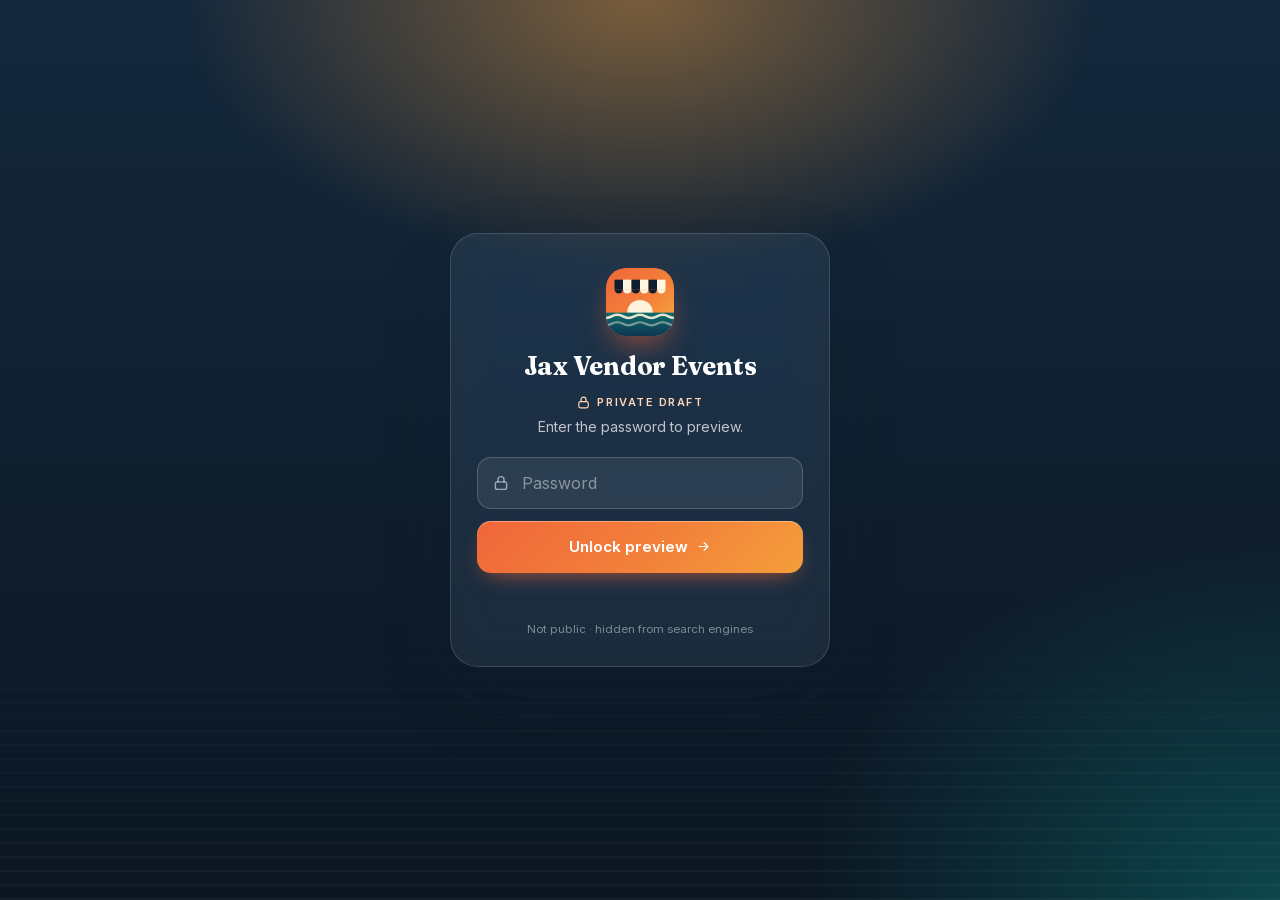
==== index.html @ b9d8b099 "Pro polish: tidy section headers on small phones" ====
<!doctype html>
<html lang="en" class="locked">
<head>
<meta charset="utf-8">
<meta name="viewport" content="width=device-width, initial-scale=1, viewport-fit=cover">
<meta name="robots" content="noindex, nofollow, noarchive">
<meta name="theme-color" content="#f7f3ea">
<meta name="apple-mobile-web-app-capable" content="yes">
<meta name="mobile-web-app-capable" content="yes">
<meta name="apple-mobile-web-app-status-bar-style" content="default">
<meta name="apple-mobile-web-app-title" content="Jax Vendors">
<title>Jax Vendor Events — every vendor market in Northeast Florida</title>
<meta name="description" content="Every vendor market in Northeast Florida, in one place, updated weekly. Private draft.">
<link rel="manifest" href="manifest.webmanifest">
<link rel="icon" type="image/svg+xml" href="icons/logo.svg">
<link rel="apple-touch-icon" href="icons/apple-touch-icon.png">
<link rel="preload" href="fonts/fraunces.woff2" as="font" type="font/woff2" crossorigin>
<link rel="preload" href="fonts/inter.woff2" as="font" type="font/woff2" crossorigin>
<link rel="stylesheet" href="styles.css?v=pro3">
<script src="gate.js"></script>
<script src="data/events.js?v=pro3" defer></script><script src="app.js?v=pro3" defer></script><script src="signup.js?v=pro3" defer></script>
</head>
<body>
<svg class="sprite" width="0" height="0" style="position:absolute" aria-hidden="true" focusable="false"><defs><symbol id="i-cal" viewBox="0 0 24 24"><rect x="3.5" y="5" width="17" height="15.5" rx="3"/><path d="M3.5 10h17M8 3v4M16 3v4"/></symbol><symbol id="i-pin" viewBox="0 0 24 24"><path d="M12 21s-6.5-5.6-6.5-11a6.5 6.5 0 0 1 13 0c0 5.4-6.5 11-6.5 11z"/><circle cx="12" cy="10" r="2.3"/></symbol><symbol id="i-tag" viewBox="0 0 24 24"><path d="M3.5 12.3V4.5a1 1 0 0 1 1-1h7.8l8.2 8.2a1.5 1.5 0 0 1 0 2.1l-6.1 6.1a1.5 1.5 0 0 1-2.1 0z"/><circle cx="8" cy="8" r="1.4"/></symbol><symbol id="i-check" viewBox="0 0 24 24"><path d="M5 12.5l4.2 4.2L19 7"/></symbol><symbol id="i-shield" viewBox="0 0 24 24"><path d="M12 3l7.5 3v5.5c0 4.6-3.2 8.3-7.5 9.5-4.3-1.2-7.5-4.9-7.5-9.5V6z"/><path d="M8.8 12l2.2 2.2 4.3-4.4"/></symbol><symbol id="i-alert" viewBox="0 0 24 24"><circle cx="12" cy="12" r="8.5"/><path d="M12 7.5v5M12 16.3v.2"/></symbol><symbol id="i-clock" viewBox="0 0 24 24"><circle cx="12" cy="12" r="8.5"/><path d="M12 7.5V12l3 2"/></symbol><symbol id="i-search" viewBox="0 0 24 24"><circle cx="11" cy="11" r="6.5"/><path d="M20 20l-4.2-4.2"/></symbol><symbol id="i-down" viewBox="0 0 24 24"><path d="M6 9.5l6 6 6-6"/></symbol><symbol id="i-right" viewBox="0 0 24 24"><path d="M9.5 6l6 6-6 6"/></symbol><symbol id="i-arrow" viewBox="0 0 24 24"><path d="M5 12h14M13 6l6 6-6 6"/></symbol><symbol id="i-x" viewBox="0 0 24 24"><path d="M6 6l12 12M18 6L6 18"/></symbol><symbol id="i-share" viewBox="0 0 24 24"><path d="M12 3.5v11M8 7.5l4-4 4 4"/><path d="M6 11.5H5a1.5 1.5 0 0 0-1.5 1.5v6A1.5 1.5 0 0 0 5 20.5h14a1.5 1.5 0 0 0 1.5-1.5v-6a1.5 1.5 0 0 0-1.5-1.5h-1"/></symbol><symbol id="i-calplus" viewBox="0 0 24 24"><rect x="3.5" y="5" width="17" height="15.5" rx="3"/><path d="M3.5 10h17M8 3v4M16 3v4M12 13v5M9.5 15.5h5"/></symbol><symbol id="i-ext" viewBox="0 0 24 24"><path d="M14 4h6v6M20 4l-9 9"/><path d="M18 14v4.5a1.5 1.5 0 0 1-1.5 1.5h-11A1.5 1.5 0 0 1 4 18.5v-11A1.5 1.5 0 0 1 5.5 6H10"/></symbol><symbol id="i-mail" viewBox="0 0 24 24"><rect x="3" y="5" width="18" height="14" rx="3"/><path d="M3.5 7l8.5 6 8.5-6"/></symbol><symbol id="i-star" viewBox="0 0 24 24"><path d="M12 3.8l2.5 5.2 5.6.8-4.1 4 1 5.6-5-2.7-5 2.7 1-5.6-4.1-4 5.6-.8z"/></symbol><symbol id="i-list" viewBox="0 0 24 24"><path d="M9 6h11M9 12h11M9 18h11"/><circle cx="4.5" cy="6" r="1"/><circle cx="4.5" cy="12" r="1"/><circle cx="4.5" cy="18" r="1"/></symbol><symbol id="i-layers" viewBox="0 0 24 24"><path d="M12 3.5l8.5 4.5-8.5 4.5L3.5 8z"/><path d="M3.5 12.5L12 17l8.5-4.5M3.5 16.5L12 21l8.5-4.5"/></symbol><symbol id="i-home" viewBox="0 0 24 24"><path d="M4 10.5L12 4l8 6.5V19a1.5 1.5 0 0 1-1.5 1.5H15v-6h-6v6H5.5A1.5 1.5 0 0 1 4 19z"/></symbol><symbol id="i-send" viewBox="0 0 24 24"><path d="M20.5 3.5l-7 17-3.2-7.3-7.3-3.2z"/><path d="M20.5 3.5L10.3 13.2"/></symbol><symbol id="i-spark" viewBox="0 0 24 24"><path d="M12 3v4M12 17v4M3 12h4M17 12h4M5.6 5.6l2.8 2.8M15.6 15.6l2.8 2.8M18.4 5.6l-2.8 2.8M8.4 15.6l-2.8 2.8"/></symbol><symbol id="i-lock" viewBox="0 0 24 24"><rect x="4.5" y="10.5" width="15" height="10" rx="2.5"/><path d="M8 10.5V7.5a4 4 0 0 1 8 0v3"/></symbol><symbol id="i-info" viewBox="0 0 24 24"><circle cx="12" cy="12" r="8.5"/><path d="M12 11v5.5M12 7.7v.2"/></symbol><symbol id="i-bolt" viewBox="0 0 24 24"><path d="M13 3L5 13.5h6L10.5 21 19 10.5h-6z"/></symbol><symbol id="i-mega" viewBox="0 0 24 24"><path d="M4 10v4a1 1 0 0 0 1 1h2l6 4V5L7 9H5a1 1 0 0 0-1 1z"/><path d="M17 9a4 4 0 0 1 0 6"/></symbol><symbol id="i-gift" viewBox="0 0 24 24"><rect x="3.5" y="8.5" width="17" height="4" rx="1"/><path d="M5 12.5v7a1 1 0 0 0 1 1h12a1 1 0 0 0 1-1v-7M12 8.5v12M12 8.5S10.5 4 8 4.5 7 8.5 12 8.5zM12 8.5s1.5-4.5 4-4 1 4-4 4z"/></symbol><symbol id="i-repeat" viewBox="0 0 24 24"><path d="M17 3.5l3 3-3 3"/><path d="M4 11.5v-1a4 4 0 0 1 4-4h12M7 20.5l-3-3 3-3"/><path d="M20 12.5v1a4 4 0 0 1-4 4H4"/></symbol><symbol id="i-user" viewBox="0 0 24 24"><circle cx="12" cy="8.5" r="3.8"/><path d="M4.5 20c1-3.8 4-5.7 7.5-5.7s6.5 1.9 7.5 5.7"/></symbol><symbol id="i-link" viewBox="0 0 24 24"><path d="M10 14a4 4 0 0 0 5.7 0l3-3a4 4 0 0 0-5.7-5.7l-1 1"/><path d="M14 10a4 4 0 0 0-5.7 0l-3 3a4 4 0 0 0 5.7 5.7l1-1"/></symbol><symbol id="i-filter" viewBox="0 0 24 24"><path d="M4 6h16M7 12h10M10 18h4"/></symbol><symbol id="i-sun" viewBox="0 0 24 24"><circle cx="12" cy="12" r="4"/><path d="M12 2.5v2M12 19.5v2M2.5 12h2M19.5 12h2M5.3 5.3l1.4 1.4M17.3 17.3l1.4 1.4M18.7 5.3l-1.4 1.4M6.7 17.3l-1.4 1.4"/></symbol><symbol id="logo" viewBox="0 0 64 64"><defs><linearGradient id="lg1" x1="0" y1="0" x2="1" y2="1"><stop offset="0" stop-color="#f0663a"/><stop offset=".55" stop-color="#f2813a"/><stop offset="1" stop-color="#f6ad3e"/></linearGradient><linearGradient id="lg2" x1="0" y1="0" x2="0" y2="1"><stop offset="0" stop-color="#0d6e6e"/><stop offset="1" stop-color="#0f3550"/></linearGradient><clipPath id="lc"><rect width="64" height="64" rx="16"/></clipPath></defs><g clip-path="url(#lc)"><rect width="64" height="64" fill="url(#lg1)"/><circle cx="32" cy="42" r="12" fill="#fff3dc"/><rect y="42" width="64" height="22" fill="url(#lg2)"/><path d="M0 47c5.3 0 5.3-3 10.7-3s5.3 3 10.6 3 5.4-3 10.7-3 5.3 3 10.7 3 5.3-3 10.6-3S58.7 47 64 47" stroke="#fff3dc" stroke-width="2.4" fill="none" opacity=".9"/><path d="M0 54c5.3 0 5.3-3 10.7-3s5.3 3 10.6 3 5.4-3 10.7-3 5.3 3 10.7 3 5.3-3 10.6-3S58.7 54 64 54" stroke="#fff3dc" stroke-width="2" fill="none" opacity=".45"/><rect x="8" y="11" width="8" height="9" fill="#0f1e2e"/><rect x="16" y="11" width="8" height="9" fill="#fff6e3"/><rect x="24" y="11" width="8" height="9" fill="#0f1e2e"/><rect x="32" y="11" width="8" height="9" fill="#fff6e3"/><rect x="40" y="11" width="8" height="9" fill="#0f1e2e"/><rect x="48" y="11" width="8" height="9" fill="#fff6e3"/><path d="M8 20a4 4 0 0 0 8 0z" fill="#0f1e2e"/><path d="M16 20a4 4 0 0 0 8 0z" fill="#fff6e3"/><path d="M24 20a4 4 0 0 0 8 0z" fill="#0f1e2e"/><path d="M32 20a4 4 0 0 0 8 0z" fill="#fff6e3"/><path d="M40 20a4 4 0 0 0 8 0z" fill="#0f1e2e"/><path d="M48 20a4 4 0 0 0 8 0z" fill="#fff6e3"/></g></symbol></defs></svg>
<div id="gate" role="dialog" aria-modal="true" aria-labelledby="gateTitle">
  <div class="gbox" id="gbox">
    <svg class="mark" viewBox="0 0 64 64" aria-hidden="true"><use href="#logo"/></svg>
    <p class="wm" id="gateTitle">Jax Vendor Events</p>
    <span class="eyebrow"><svg class="ico sm" aria-hidden="true"><use href="#i-lock"/></svg> Private draft</span>
    <p>Enter the password to preview.</p>
    <form id="gateForm"><div class="gfield"><svg class="ico" aria-hidden="true"><use href="#i-lock"/></svg><label for="gatePw" class="sr">Password</label><input id="gatePw" type="password" autocomplete="current-password" placeholder="Password" required></div><button class="btn" type="submit">Unlock preview <svg class="ico sm" aria-hidden="true"><use href="#i-arrow"/></svg></button><div id="gateErr" class="gerr" role="alert"></div></form>
    <div class="gfoot">Not public · hidden from search engines</div>
  </div>
</div>
<div class="draftbar"><b>Draft preview</b> · not public · nothing here has been shared</div>
<header class="top"><div class="wrap"><a class="brand" href="index.html" aria-label="Jax Vendor Events home"><svg class="mark" viewBox="0 0 64 64" aria-hidden="true"><use href="#logo"/></svg><span class="wm"><b>Jax Vendor Events</b><small>Northeast Florida</small></span></a><nav class="nav" aria-label="Main"><a href="index.html" aria-current="page"><svg class="ico sm" aria-hidden="true"><use href="#i-cal"/></svg>Events</a><a href="newsletter.html"><svg class="ico sm" aria-hidden="true"><use href="#i-mail"/></svg>Newsletter</a><a href="list.html"><svg class="ico sm" aria-hidden="true"><use href="#i-send"/></svg>List your event</a><a href="pricing.html"><svg class="ico sm" aria-hidden="true"><use href="#i-star"/></svg>Sponsor</a></nav></div></header>
<main class="wrap" id="main">
<section class="hero">
  <span class="eyebrow"><i class="dot"></i>Updated weekly · Oct 25, 2026</span>
  <h1>Every vendor market in Northeast Florida, <em>in one place.</em></h1>
  <p class="lead">Dates, fees and how to apply, straight from the organizers.</p>
  <div class="stats"><div class="stat"><b id="stTotal">208</b><span>upcoming events</span></div><div class="stat"><b>7</b><span>counties</span></div><div class="stat"><b id="stDl">0</b><span>deadlines in 30 days</span></div></div>
</section>
<section aria-labelledby="dlh"><div class="sect"><h2 id="dlh"><svg class="ico" aria-hidden="true"><use href="#i-clock"/></svg>Deadline soon</h2><span class="aside">Apply before these close</span></div><div class="strip" id="dlStrip"></div></section>
<section aria-labelledby="fth"><div class="sect"><h2 id="fth"><svg class="ico" aria-hidden="true"><use href="#i-star"/></svg>Featured</h2><a class="aside" href="pricing.html">Get featured</a></div>
<div class="carousel">
 <a class="feat" href="pricing.html"><span class="ft"><svg class="ico sm" aria-hidden="true"><use href="#i-star"/></svg> Featured listing</span><h3>Featured listing — your event here</h3><p>Organizers: top of the list and in the weekly email.</p><span class="go"><svg class="ico" aria-hidden="true"><use href="#i-arrow"/></svg></span></a>
 <a class="feat" href="pricing.html"><span class="ft"><svg class="ico sm" aria-hidden="true"><use href="#i-mega"/></svg> Newsletter sponsor</span><h3>Reach every NE Florida vendor</h3><p>One sponsor per issue. Logo, two lines and a link.</p><span class="go"><svg class="ico" aria-hidden="true"><use href="#i-arrow"/></svg></span></a>
 <a class="feat" href="list.html"><span class="ft"><svg class="ico sm" aria-hidden="true"><use href="#i-send"/></svg> Free listing</span><h3>Running a market? List it free.</h3><p>Every listing is checked against the organizer's page.</p><span class="go"><svg class="ico" aria-hidden="true"><use href="#i-arrow"/></svg></span></a>
</div></section>
<section class="disc" id="disc" aria-label="Find events">
  <div class="search"><svg class="ico" aria-hidden="true"><use href="#i-search"/></svg><label for="fQ" class="sr">Search</label><input id="fQ" type="search" placeholder="Search markets, cities, venues" autocomplete="off" enterkeyhint="search"></div>
  <div class="tabs" role="group" aria-label="Quick filters">
    <button class="tab" type="button" data-q="" aria-pressed="true">All <span class="n" id="nAll"></span></button>
    <button class="tab" type="button" data-q="weekend" aria-pressed="false"><svg class="ico sm" aria-hidden="true"><use href="#i-sun"/></svg>This weekend <span class="n" id="nWk"></span></button>
    <button class="tab" type="button" data-q="free" aria-pressed="false"><svg class="ico sm" aria-hidden="true"><use href="#i-gift"/></svg>Free to vend <span class="n" id="nFree"></span></button>
    <button class="tab" type="button" data-q="deadline" aria-pressed="false"><svg class="ico sm" aria-hidden="true"><use href="#i-clock"/></svg>Deadline soon <span class="n" id="nDl"></span></button>
  </div>
  <div class="chips">
    <div class="pill"><label for="fMonth">Month</label><select id="fMonth"><option value="">All months</option></select><svg class="ico" aria-hidden="true"><use href="#i-down"/></svg></div>
    <div class="pill"><label for="fCounty">County</label><select id="fCounty"><option value="">All counties</option><option>Duval</option><option>St. Johns</option><option>Clay</option><option>Nassau</option><option>Baker</option><option>Flagler</option><option>Putnam</option></select><svg class="ico" aria-hidden="true"><use href="#i-down"/></svg></div>
    <div class="pill"><label for="fFee">Vendor fee</label><select id="fFee"><option value="">Any fee</option><option value="free">Free</option><option value="under50">Under $50</option><option value="50plus">$50+</option><option value="unknown">Fee not listed</option></select><svg class="ico" aria-hidden="true"><use href="#i-down"/></svg></div>
    <div class="pill"><label for="fSort">Sort</label><select id="fSort"><option value="soon">Soonest</option><option value="deadline">Deadline</option><option value="free">Free first</option></select><svg class="ico" aria-hidden="true"><use href="#i-down"/></svg></div>
    <button class="clear" type="button" id="fClear" hidden>Clear</button>
    <div class="seg" role="group" aria-label="View"><button type="button" data-v="list" aria-pressed="true"><svg class="ico sm" aria-hidden="true"><use href="#i-list"/></svg>List</button><button type="button" data-v="county" aria-pressed="false"><svg class="ico sm" aria-hidden="true"><use href="#i-layers"/></svg>By county</button></div>
  </div>
</section>
<p class="count" aria-live="polite"><span id="count"></span><span id="countSub"></span></p>
<div id="list"></div>
<section class="signup" aria-labelledby="su">
  <span class="eyebrow"><svg class="ico sm" aria-hidden="true"><use href="#i-mail"/></svg> Free · weekly</span>
  <h2 id="su">Get the weekly email</h2>
  <p>New markets, deadlines coming up and free-to-vend spots. One short email, every week.</p>
  <form id="signupForm" class="suf" novalidate><label for="suEmail" class="sr">Email</label><input id="suEmail" type="email" placeholder="you@email.com" autocomplete="email"><button class="btn" type="submit">Sign me up</button></form>
  <div id="suMsg" class="msg" role="status"></div>
</section>
<p class="note">Listings tagged “Unverified” come from public posts and haven't been re-checked yet. Weekly markets show dates projected from the organizer's published schedule. Spot a mistake? Use “List your event” to send a correction.</p>
<div class="scrim" id="scrim"></div>
<section class="sheet" id="sheet" role="dialog" aria-modal="true" aria-labelledby="shTitle" aria-hidden="true">
  <div class="grab"></div>
  <div class="sh-head"><div class="bd" id="shBadges"></div><h2 id="shTitle">Event</h2><div class="sub" id="shSub"></div><button class="x" type="button" id="shClose" aria-label="Close"><svg class="ico" aria-hidden="true"><use href="#i-x"/></svg></button></div>
  <div class="sh-body" id="shBody"></div>
  <div class="sh-foot"><a class="btn" id="shApply" href="#" target="_blank" rel="noopener">Apply / vendor info <svg class="ico sm" aria-hidden="true"><use href="#i-ext"/></svg></a><button class="btn ghost" type="button" id="shIcs" aria-label="Add to calendar"><svg class="ico" aria-hidden="true"><use href="#i-calplus"/></svg></button><button class="btn ghost" type="button" id="shShare" aria-label="Share"><svg class="ico" aria-hidden="true"><use href="#i-share"/></svg></button></div>
</section>
<div class="toast" id="toast" role="status"></div>
</main>
<footer><div class="wrap"><div class="fb"><svg class="mark" viewBox="0 0 64 64" aria-hidden="true"><use href="#logo"/></svg><b>Jax Vendor Events</b></div>Every vendor market in Northeast Florida: Duval, St. Johns, Clay, Nassau, Baker, Flagler, Putnam. Listings link to each organizer's own page; always confirm details with the organizer. Draft preview.</div></footer>
<nav class="tabbar" aria-label="Main"><a href="index.html" aria-current="page"><svg class="ico" aria-hidden="true"><use href="#i-cal"/></svg><span>Events</span></a><a href="newsletter.html"><svg class="ico" aria-hidden="true"><use href="#i-mail"/></svg><span>Newsletter</span></a><a href="list.html"><svg class="ico" aria-hidden="true"><use href="#i-send"/></svg><span>List event</span></a><a href="pricing.html"><svg class="ico" aria-hidden="true"><use href="#i-star"/></svg><span>Sponsor</span></a></nav>
</body>
</html>
---- styles.css ----
@font-face{font-family:"Fraunces";src:url(fonts/fraunces.woff2) format("woff2");font-weight:500 800;font-style:normal;font-display:swap}
@font-face{font-family:"Inter";src:url(fonts/inter.woff2) format("woff2");font-weight:400 700;font-style:normal;font-display:swap}
:root{
 --bg:#f7f3ea;--bg2:#efe8da;--card:#fffdf8;--ink:#0f1e2e;--ink2:#2b3a4a;--mut:#64707c;--line:rgba(15,30,46,.09);--line2:rgba(15,30,46,.14);
 --sea:#0d6e6e;--sea2:#0a5656;--seabg:#e3f1ee;--sun:#f0663a;--sun2:#f59e3b;--sunbg:#fdeee5;--gold:#c98a1b;
 --hot:#c2410c;--hotbg:#fff0e6;--free:#15803d;--freebg:#e7f6ec;--unv:#7a6a52;--unvbg:#f3ecdf;
 --r:18px;--r2:12px;--sh1:0 1px 2px rgba(15,30,46,.05),0 2px 8px rgba(15,30,46,.04);--sh2:0 2px 6px rgba(15,30,46,.06),0 14px 34px -12px rgba(15,30,46,.18);--sh3:0 30px 80px -20px rgba(15,30,46,.45);
 --disp:"Fraunces",ui-serif,Georgia,serif;--sans:"Inter",-apple-system,BlinkMacSystemFont,"SF Pro Text","Segoe UI",Roboto,Helvetica,Arial,sans-serif;
 --ease:cubic-bezier(.2,.8,.2,1);--sat:env(safe-area-inset-top,0px);--sab:env(safe-area-inset-bottom,0px);--sal:env(safe-area-inset-left,0px);--sar:env(safe-area-inset-right,0px)}
*{box-sizing:border-box}[hidden]{display:none!important}html{-webkit-text-size-adjust:100%;scroll-padding-top:150px}html,body{margin:0}
body{background:var(--bg);color:var(--ink);font:15.5px/1.5 var(--sans);font-feature-settings:"cv11","ss01";-webkit-font-smoothing:antialiased;overflow-x:hidden;
 background-image:radial-gradient(1200px 500px at 85% -120px,rgba(245,158,59,.16),transparent 60%),radial-gradient(900px 420px at -10% -80px,rgba(13,110,110,.12),transparent 60%);background-repeat:no-repeat}
img,svg{display:block}a{color:var(--sea2);text-decoration-thickness:1px;text-underline-offset:3px}
:focus-visible{outline:3px solid rgba(240,102,58,.55);outline-offset:2px;border-radius:10px}
button,input,select,textarea{font:inherit;color:inherit}button{cursor:pointer}
.sr{position:absolute!important;width:1px;height:1px;overflow:hidden;clip:rect(0 0 0 0);white-space:nowrap}
.wrap{max-width:1180px;margin:0 auto;padding-left:max(20px,var(--sal));padding-right:max(20px,var(--sar))}
.ico{width:18px;height:18px;flex:none;stroke:currentColor;fill:none;stroke-width:1.9;stroke-linecap:round;stroke-linejoin:round}
.ico.sm{width:15px;height:15px}.ico.lg{width:22px;height:22px}
/* lock screen */
html.locked body>*:not(#gate):not(.sprite){display:none!important}html:not(.locked) #gate{display:none}
#gate{position:fixed;inset:0;z-index:100;display:grid;place-items:center;padding:24px;padding-top:calc(24px + var(--sat));color:#fff;
 background:radial-gradient(700px 420px at 50% 0%,rgba(245,158,59,.45),transparent 65%),radial-gradient(800px 600px at 100% 100%,rgba(13,110,110,.55),transparent 60%),linear-gradient(180deg,#14283c,#0b1622)}
#gate:before{content:"";position:absolute;inset:auto 0 0 0;height:38%;background:repeating-linear-gradient(0deg,rgba(255,255,255,.035) 0 2px,transparent 2px 14px);mask:linear-gradient(transparent,#000)}
.gbox{position:relative;width:100%;max-width:380px;text-align:center;padding:34px 26px 28px;border-radius:28px;background:rgba(255,255,255,.07);border:1px solid rgba(255,255,255,.14);
 backdrop-filter:blur(22px) saturate(140%);-webkit-backdrop-filter:blur(22px) saturate(140%);box-shadow:var(--sh3);animation:rise .7s var(--ease) both}
.gbox .mark{width:68px;height:68px;margin:0 auto 16px;border-radius:20px;box-shadow:0 14px 30px -8px rgba(240,102,58,.6)}
.gbox .wm{font:700 26px/1.1 var(--disp);letter-spacing:-.01em;margin:0;color:#fff}
.gbox .eyebrow{background:none;box-shadow:none;padding:0;display:inline-flex;align-items:center;gap:6px;margin:14px 0 4px;font:600 11px/1 var(--sans);letter-spacing:.14em;text-transform:uppercase;color:#ffd6b8}
.gbox p{margin:0 0 20px;color:rgba(255,255,255,.72);font-size:14px}
.gfield{position:relative}.gfield .ico{position:absolute;left:15px;top:50%;transform:translateY(-50%);color:rgba(255,255,255,.55)}
.gbox input{width:100%;height:52px;padding:0 16px 0 44px;border-radius:14px;border:1px solid rgba(255,255,255,.18);background:rgba(255,255,255,.08);color:#fff;font-size:16px}
.gbox input::placeholder{color:rgba(255,255,255,.45)}.gbox input:focus{outline:none;border-color:#f59e3b;box-shadow:0 0 0 4px rgba(245,158,59,.25)}
.gbox .btn{width:100%;margin-top:12px;height:52px}.gerr{min-height:20px;margin-top:10px;font-size:13px;color:#ffb4a0}
.gbox.shake{animation:shake .4s}
.gfoot{margin-top:18px;font-size:11.5px;color:rgba(255,255,255,.45)}
@keyframes shake{20%,60%{transform:translateX(-8px)}40%,80%{transform:translateX(8px)}}
@keyframes rise{from{opacity:0;transform:translateY(16px) scale(.98)}to{opacity:1;transform:none}}
@keyframes fade{from{opacity:0}to{opacity:1}}
/* buttons */
.btn{display:inline-flex;align-items:center;justify-content:center;gap:8px;min-height:46px;padding:0 20px;border:0;border-radius:14px;font-weight:650;font-size:15px;text-decoration:none;color:#fff;
 background:linear-gradient(135deg,var(--sun) 0%,#f2813a 55%,var(--sun2) 100%);box-shadow:0 1px 0 rgba(255,255,255,.35) inset,0 10px 22px -10px rgba(240,102,58,.75);transition:transform .2s var(--ease),box-shadow .2s var(--ease),filter .2s}
.btn:hover{filter:brightness(1.04);box-shadow:0 1px 0 rgba(255,255,255,.35) inset,0 14px 28px -10px rgba(240,102,58,.85)}.btn:active{transform:scale(.97)}
.btn.ghost{background:var(--card);color:var(--ink);box-shadow:var(--sh1),0 0 0 1px var(--line2) inset}.btn.ghost:hover{box-shadow:var(--sh2),0 0 0 1px var(--line2) inset}
.btn.dark{background:var(--ink);box-shadow:0 10px 22px -12px rgba(15,30,46,.8)}
/* draft bar + header */
.draftbar{background:#0f1e2e;color:#ffd9bf;font-size:12px;font-weight:600;letter-spacing:.02em;text-align:center;padding:7px 14px;padding-top:calc(7px + var(--sat))}
.draftbar b{color:#fff}
.top{position:sticky;top:0;z-index:30;background:rgba(247,243,234,.78);backdrop-filter:blur(18px) saturate(160%);-webkit-backdrop-filter:blur(18px) saturate(160%);border-bottom:1px solid var(--line)}
.top .wrap{display:flex;align-items:center;justify-content:space-between;gap:12px;height:62px}
.brand{display:flex;align-items:center;gap:10px;color:var(--ink);text-decoration:none}
.brand .mark{width:36px;height:36px;border-radius:11px;box-shadow:0 6px 14px -6px rgba(240,102,58,.6)}
.brand .wm{display:flex;flex-direction:column;line-height:1}.brand .wm b{font:700 19px/1 var(--disp);letter-spacing:-.015em}.brand .wm small{font-size:10px;letter-spacing:.16em;text-transform:uppercase;color:var(--mut);margin-top:4px;font-weight:600}
.nav{display:flex;gap:4px}.nav a{display:inline-flex;align-items:center;gap:7px;padding:9px 13px;border-radius:11px;color:var(--ink2);text-decoration:none;font-weight:550;font-size:14.5px;transition:background .2s}
.nav a:hover{background:rgba(15,30,46,.05)}.nav a[aria-current=page]{background:var(--ink);color:#fff}
.tabbar{display:none}
@media (max-width:820px){
 .nav{display:none}
 .tabbar{display:grid;grid-template-columns:repeat(4,1fr);position:fixed;z-index:40;left:0;right:0;bottom:0;padding:6px max(8px,var(--sal)) calc(6px + var(--sab)) max(8px,var(--sar));
  background:rgba(250,247,240,.86);backdrop-filter:blur(20px) saturate(170%);-webkit-backdrop-filter:blur(20px) saturate(170%);border-top:1px solid var(--line)}
 .tabbar a{display:flex;flex-direction:column;align-items:center;gap:3px;min-height:50px;justify-content:center;font-size:10.5px;font-weight:600;color:var(--mut);text-decoration:none;border-radius:12px}
 .tabbar a .ico{width:22px;height:22px}.tabbar a[aria-current=page]{color:var(--sun)}
 body{padding-bottom:calc(72px + var(--sab))}
 .top .wrap{height:56px}
}
/* hero */
.hero{padding:34px 0 18px;animation:rise .6s var(--ease) both}
.eyebrow{display:inline-flex;align-items:center;gap:8px;padding:6px 11px 6px 8px;border-radius:999px;background:var(--card);box-shadow:var(--sh1),0 0 0 1px var(--line) inset;font-size:12px;font-weight:600;color:var(--ink2)}
.eyebrow .dot{width:8px;height:8px;border-radius:50%;background:var(--sun);box-shadow:0 0 0 4px rgba(240,102,58,.18);animation:pulse 2.4s infinite}
@keyframes pulse{50%{box-shadow:0 0 0 7px rgba(240,102,58,0)}}
.hero h1{font:700 clamp(34px,8.6vw,62px)/1.02 var(--disp);letter-spacing:-.028em;margin:16px 0 12px;max-width:15ch;font-variation-settings:"opsz" 120}
.hero h1 em{font-style:normal;background:linear-gradient(100deg,var(--sun),var(--sun2));-webkit-background-clip:text;background-clip:text;color:transparent}
.hero p.lead{font-size:clamp(15.5px,2.2vw,18px);color:var(--mut);margin:0 0 22px;max-width:52ch}
.stats{display:grid;grid-template-columns:repeat(3,1fr);gap:10px;max-width:620px}
.stat{padding:14px 14px 12px;border-radius:16px;background:var(--card);box-shadow:var(--sh1),0 0 0 1px var(--line) inset}
.stat b{display:block;font:700 26px/1 var(--disp);letter-spacing:-.02em}.stat span{font-size:12px;color:var(--mut);font-weight:550}
/* section headers */
.sect{display:flex;align-items:end;justify-content:space-between;gap:12px;margin:30px 0 12px}
.sect h2{font:700 21px/1.15 var(--disp);letter-spacing:-.015em;margin:0;display:flex;align-items:center;gap:9px}
.sect h2 .ico{color:var(--sun)}.sect .aside{font-size:13px;color:var(--mut)}
/* deadline strip */
.strip{display:flex;gap:10px;overflow-x:auto;scroll-snap-type:x mandatory;padding:4px 20px 10px;margin:0 -20px;scrollbar-width:none;-webkit-overflow-scrolling:touch}
.strip::-webkit-scrollbar,.carousel::-webkit-scrollbar,.chips::-webkit-scrollbar{display:none}
.dl{scroll-snap-align:start;flex:none;width:236px;display:flex;gap:12px;align-items:center;padding:12px 14px;border-radius:16px;background:var(--card);border:0;text-align:left;box-shadow:var(--sh1),0 0 0 1px var(--line) inset;transition:transform .2s var(--ease),box-shadow .2s}
.dl:hover{transform:translateY(-2px);box-shadow:var(--sh2),0 0 0 1px var(--line) inset}
.dl .cd{flex:none;width:48px;height:48px;border-radius:13px;display:flex;flex-direction:column;align-items:center;justify-content:center;background:var(--hotbg);color:var(--hot)}
.dl .cd b{font:700 19px/1 var(--disp)}.dl .cd small{font-size:9.5px;font-weight:700;letter-spacing:.06em;text-transform:uppercase}
.dl .t{min-width:0}.dl .t b{display:block;font-size:14px;font-weight:650;white-space:nowrap;overflow:hidden;text-overflow:ellipsis}.dl .t span{font-size:12px;color:var(--mut)}
/* featured carousel */
.carousel{display:flex;gap:14px;overflow-x:auto;scroll-snap-type:x mandatory;padding:4px 20px 14px;margin:0 -20px;scrollbar-width:none}
.feat{position:relative;scroll-snap-align:start;flex:none;width:min(84vw,380px);min-height:196px;border-radius:24px;padding:22px;color:#fff;text-decoration:none;overflow:hidden;isolation:isolate;
 background:linear-gradient(145deg,#12324a 0%,#0d5a5c 55%,#0d6e6e 100%);box-shadow:var(--sh2);transition:transform .25s var(--ease),box-shadow .25s}
.feat:nth-child(2){background:linear-gradient(145deg,#3b1d2e,#9a3b2f 60%,#f0663a)}.feat:nth-child(3){background:linear-gradient(145deg,#1a2a3f,#3a4a7a 60%,#c98a1b)}
.feat:hover{transform:translateY(-3px);box-shadow:var(--sh3)}
.feat:after{content:"";position:absolute;z-index:-1;right:-60px;top:-60px;width:220px;height:220px;border-radius:50%;background:radial-gradient(circle,rgba(255,200,140,.55),transparent 65%)}
.feat .ft{display:inline-flex;align-items:center;gap:6px;padding:5px 10px;border-radius:999px;background:rgba(255,255,255,.14);border:1px solid rgba(255,255,255,.2);font-size:11px;font-weight:700;letter-spacing:.1em;text-transform:uppercase;backdrop-filter:blur(8px)}
.feat h3{font:700 23px/1.12 var(--disp);letter-spacing:-.015em;margin:16px 0 8px;max-width:16ch}.feat p{margin:0;color:rgba(255,255,255,.78);font-size:13.5px;max-width:32ch}
.feat .go{position:absolute;right:18px;bottom:18px;width:40px;height:40px;border-radius:50%;display:grid;place-items:center;background:#fff;color:var(--ink)}
/* discovery bar */
.disc{position:sticky;top:62px;z-index:20;margin:22px -20px 0;padding:12px 20px 10px;background:rgba(247,243,234,.86);backdrop-filter:blur(18px) saturate(160%);-webkit-backdrop-filter:blur(18px) saturate(160%);border-bottom:1px solid transparent;transition:border-color .2s,box-shadow .2s}
.disc.stuck{border-bottom-color:var(--line);box-shadow:0 10px 24px -18px rgba(15,30,46,.35)}
@media (max-width:820px){.disc{top:56px}}
.search{position:relative}.search .ico{position:absolute;left:14px;top:50%;transform:translateY(-50%);color:var(--mut)}
.search input{width:100%;height:46px;padding:0 14px 0 42px;border-radius:14px;border:0;background:var(--card);box-shadow:var(--sh1),0 0 0 1px var(--line2) inset;font-size:16px}
.search input:focus{outline:none;box-shadow:0 0 0 1px var(--sun) inset,0 0 0 4px rgba(240,102,58,.15)}
.tabs{display:flex;gap:6px;margin-top:10px;overflow-x:auto;scrollbar-width:none}.tabs::-webkit-scrollbar{display:none}
.tab{flex:none;display:inline-flex;align-items:center;gap:6px;min-height:38px;padding:0 14px;border-radius:999px;border:0;background:transparent;color:var(--ink2);font-weight:600;font-size:13.5px;box-shadow:0 0 0 1px var(--line2) inset;transition:all .2s var(--ease)}
.tab:hover{background:rgba(15,30,46,.04)}.tab[aria-pressed=true]{background:var(--ink);color:#fff;box-shadow:0 6px 14px -8px rgba(15,30,46,.7)}
.tab .n{font-size:11px;font-weight:700;padding:2px 6px;border-radius:999px;background:rgba(15,30,46,.08)}.tab[aria-pressed=true] .n{background:rgba(255,255,255,.18)}
.chips{display:flex;gap:8px;margin-top:10px;overflow-x:auto;scrollbar-width:none;align-items:center}
.pill{position:relative;flex:none;display:inline-flex;align-items:center}
.pill select{appearance:none;-webkit-appearance:none;height:36px;padding:0 30px 0 13px;border-radius:999px;border:0;background:var(--card);box-shadow:0 0 0 1px var(--line2) inset;font-size:13px;font-weight:600;color:var(--ink2)}
.pill.on select{background:var(--seabg);color:var(--sea2);box-shadow:0 0 0 1px rgba(13,110,110,.35) inset}
.pill .ico{position:absolute;right:10px;pointer-events:none;width:14px;height:14px;color:var(--mut)}
.pill label{position:absolute;left:-9999px}
.seg{flex:none;display:inline-flex;padding:3px;border-radius:999px;background:rgba(15,30,46,.06);margin-left:auto}
.seg button{border:0;background:transparent;height:30px;padding:0 12px;border-radius:999px;font-size:12.5px;font-weight:650;color:var(--mut);display:inline-flex;align-items:center;gap:5px}
.seg button[aria-pressed=true]{background:var(--card);color:var(--ink);box-shadow:var(--sh1)}
.clear{flex:none;border:0;background:none;color:var(--sun);font-weight:650;font-size:13px;padding:0 6px;min-height:36px}
.count{display:flex;justify-content:space-between;align-items:center;margin:14px 0 0;font-size:13px;color:var(--mut)}.count b{color:var(--ink)}
/* list */
.month{display:flex;align-items:baseline;gap:10px;margin:22px 0 10px;padding:6px 0;font:700 18px/1.2 var(--disp);letter-spacing:-.01em}
.month small{font:600 12px var(--sans);color:var(--mut);letter-spacing:0}
.month:after{content:"";flex:1;height:1px;background:var(--line2);align-self:center}
.grid{display:grid;grid-template-columns:minmax(0,1fr);gap:12px}
@media (min-width:700px){.grid{grid-template-columns:repeat(2,minmax(0,1fr))}}@media (min-width:1080px){.grid{grid-template-columns:repeat(3,minmax(0,1fr))}}
.card{position:relative;min-width:0;display:flex;gap:14px;width:100%;text-align:left;padding:15px;border-radius:var(--r);border:0;background:var(--card);color:inherit;box-shadow:var(--sh1),0 0 0 1px var(--line) inset;
 transition:transform .25s var(--ease),box-shadow .25s var(--ease);animation:rise .45s var(--ease) both;-webkit-tap-highlight-color:transparent}
.card:hover{transform:translateY(-2px);box-shadow:var(--sh2),0 0 0 1px var(--line) inset}.card:active{transform:scale(.985)}
.dt{flex:none;width:58px;align-self:flex-start;border-radius:14px;overflow:hidden;text-align:center;background:#fff;box-shadow:0 0 0 1px var(--line2) inset}
.dt .m{display:block;padding:4px 0 3px;font-size:10.5px;font-weight:750;letter-spacing:.1em;color:#fff;background:linear-gradient(135deg,var(--sun),var(--sun2))}
.dt .d{display:block;font:700 25px/1 var(--disp);padding:6px 0 1px;letter-spacing:-.02em}.dt .w{display:block;font-size:10.5px;font-weight:650;color:var(--mut);padding-bottom:6px;text-transform:uppercase;letter-spacing:.06em}
.dt.rec .m{background:linear-gradient(135deg,var(--sea),#159090)}
.cb{min-width:0;flex:1}
.card .ct{display:block;font:650 16px/1.28 var(--sans);letter-spacing:-.01em;margin:2px 0 4px;padding-right:22px}
.card .meta{display:flex;width:100%;align-items:center;gap:5px;font-size:13px;color:var(--mut);margin:0 0 9px;min-width:0}
.card .meta span{white-space:nowrap;overflow:hidden;text-overflow:ellipsis}
.card .chev{position:absolute;right:13px;top:16px;color:#b5b9bd;width:16px;height:16px}
.bd{display:flex;flex-wrap:wrap;gap:5px}
.b{display:inline-flex;align-items:center;gap:4px;height:23px;padding:0 8px;border-radius:999px;font-size:11.5px;font-weight:650;background:var(--bg2);color:var(--ink2);white-space:nowrap}
.b .ico{width:12px;height:12px;stroke-width:2.3}
.b.county{background:#eef0f6;color:#3b4a6b}.b.fee{background:var(--bg2);color:var(--ink2)}.b.fee.free{background:var(--freebg);color:var(--free)}
.b.hot{background:var(--hotbg);color:var(--hot)}.b.ok{background:var(--seabg);color:var(--sea2)}.b.unv{background:var(--unvbg);color:var(--unv)}.b.rec{background:#eaf3f3;color:var(--sea2)}
.empty{text-align:center;padding:48px 20px;border-radius:24px;background:var(--card);box-shadow:var(--sh1),0 0 0 1px var(--line) inset;margin-top:16px}
.empty .art{width:64px;height:64px;margin:0 auto 12px;border-radius:20px;display:grid;place-items:center;background:var(--sunbg);color:var(--sun)}
.empty h3{font:700 20px var(--disp);margin:0 0 6px}.empty p{margin:0 0 16px;color:var(--mut)}
.cgrid{display:grid;grid-template-columns:repeat(auto-fill,minmax(150px,1fr));gap:10px;margin-top:6px}
.cty{border:0;text-align:left;padding:14px;border-radius:16px;background:var(--card);box-shadow:var(--sh1),0 0 0 1px var(--line) inset;transition:transform .2s var(--ease)}
.cty:hover{transform:translateY(-2px)}.cty b{display:block;font:700 26px/1 var(--disp)}.cty span{font-size:13px;color:var(--mut);font-weight:600}
.cty .bar{display:block;height:4px;border-radius:4px;background:var(--bg2);margin-top:10px;overflow:hidden}.cty .bar i{display:block;height:100%;background:linear-gradient(90deg,var(--sea),var(--sun2))}
/* sheet */
.scrim{position:fixed;inset:0;z-index:60;background:rgba(10,20,32,.45);backdrop-filter:blur(4px);-webkit-backdrop-filter:blur(4px);opacity:0;pointer-events:none;transition:opacity .3s}
.scrim.open{opacity:1;pointer-events:auto}
.sheet{position:fixed;z-index:61;overflow:hidden;left:0;right:0;bottom:0;max-height:92vh;max-height:92dvh;display:flex;flex-direction:column;background:var(--card);border-radius:26px 26px 0 0;box-shadow:var(--sh3);transform:translateY(105%);transition:transform .42s var(--ease);visibility:hidden}
.sheet.open{transform:none;visibility:visible}
@media (min-width:821px){.sheet{left:50%;right:auto;bottom:auto;top:50%;width:560px;max-height:86vh;border-radius:26px;transform:translate(-50%,-46%) scale(.97);opacity:0;transition:transform .35s var(--ease),opacity .25s}.sheet.open{transform:translate(-50%,-50%);opacity:1}}
.grab{width:40px;height:5px;border-radius:5px;background:rgba(15,30,46,.18);margin:9px auto 0;flex:none}@media (min-width:821px){.grab{display:none}}
.sh-head{position:relative;padding:16px 22px 14px;border-bottom:1px solid var(--line);flex:none}
.sh-head .bd{padding-right:48px}.sh-head h2{font:700 24px/1.12 var(--disp);letter-spacing:-.015em;margin:10px 44px 6px 0}
.sh-head .sub{font-size:14px;color:var(--mut);display:flex;align-items:center;gap:6px}
.x{position:absolute;right:16px;top:14px;width:38px;height:38px;border-radius:50%;border:0;display:grid;place-items:center;background:rgba(15,30,46,.06);color:var(--ink)}
.sh-body{flex:1 1 auto;min-height:0;overflow:auto;padding:6px 22px 18px;-webkit-overflow-scrolling:touch;overscroll-behavior:contain}
.kv{display:grid;grid-template-columns:28px 1fr;gap:2px 10px;padding:13px 0;border-bottom:1px solid var(--line)}
.kv .ico{color:var(--sea);margin-top:2px}.kv dt{font-size:11.5px;font-weight:700;letter-spacing:.08em;text-transform:uppercase;color:var(--mut)}.kv dd{margin:0;grid-column:2;font-size:14.5px;overflow-wrap:anywhere}
.kv dt{grid-column:2}.kv .ico{grid-row:1/span 2}
.sh-note{margin:14px 0 0;padding:12px 14px;border-radius:14px;background:var(--unvbg);color:var(--unv);font-size:13px;display:flex;gap:9px}
.sh-note.ok{background:var(--seabg);color:var(--sea2)}
.sh-foot{position:relative;z-index:2;flex:none;display:grid;grid-template-columns:1fr auto auto;gap:8px;padding:12px 22px calc(14px + var(--sab));border-top:1px solid var(--line);background:rgba(255,253,248,.9)}
.sh-foot .btn{min-height:50px}.btn.off{background:var(--bg2);color:var(--mut);box-shadow:none;pointer-events:none;font-weight:600}.sh-foot .btn.ghost{padding:0 15px}
.toast{position:fixed;z-index:80;left:50%;bottom:calc(92px + var(--sab));transform:translate(-50%,20px);padding:11px 16px;border-radius:14px;background:var(--ink);color:#fff;font-size:14px;font-weight:600;opacity:0;pointer-events:none;transition:all .3s var(--ease);box-shadow:var(--sh2)}
.toast.show{opacity:1;transform:translate(-50%,0)}
/* signup */
.signup{position:relative;overflow:hidden;margin:44px 0 10px;padding:28px 22px;border-radius:28px;color:#fff;background:linear-gradient(150deg,#12324a,#0d5a5c 60%,#0d6e6e);box-shadow:var(--sh2);isolation:isolate}
.signup:after{content:"";position:absolute;z-index:-1;right:-80px;bottom:-120px;width:320px;height:320px;border-radius:50%;background:radial-gradient(circle,rgba(245,158,59,.5),transparent 65%)}
.signup h2{font:700 26px/1.1 var(--disp);letter-spacing:-.015em;margin:8px 0 6px}.signup p{margin:0 0 16px;color:rgba(255,255,255,.78);max-width:46ch}
.signup .eyebrow{background:rgba(255,255,255,.12);color:#fff;box-shadow:none}
.suf{display:flex;gap:8px;max-width:460px}.suf input{flex:1;min-width:0;height:50px;padding:0 16px;border-radius:14px;border:1px solid rgba(255,255,255,.22);background:rgba(255,255,255,.1);color:#fff;font-size:16px}
.suf input::placeholder{color:rgba(255,255,255,.5)}.suf .btn{height:50px}
.msg{min-height:20px;margin-top:10px;font-size:13.5px;color:#ffe0c8}
.note{font-size:12.5px;color:var(--mut);margin:18px 0}
footer{margin-top:28px;padding:26px 0 34px;border-top:1px solid var(--line);font-size:12.5px;color:var(--mut)}
footer .fb{display:flex;align-items:center;gap:10px;margin-bottom:8px;color:var(--ink)}footer .fb .mark{width:26px;height:26px;border-radius:8px}footer .fb b{font:700 15px var(--disp)}
/* inner pages */
.ph{padding:30px 0 6px;animation:rise .6s var(--ease) both}.ph h1{font:700 clamp(30px,7vw,46px)/1.05 var(--disp);letter-spacing:-.025em;margin:14px 0 10px}.ph .lead{color:var(--mut);font-size:16.5px;max-width:56ch;margin:0}
.tag{display:inline-flex;align-items:center;height:22px;padding:0 9px;border-radius:999px;background:var(--sunbg);color:var(--hot);font-size:11px;font-weight:750;letter-spacing:.08em}
.panel{padding:22px;border-radius:24px;background:var(--card);box-shadow:var(--sh1),0 0 0 1px var(--line) inset}
/* form */
.fwrap{display:grid;gap:18px;margin-top:22px}@media (min-width:900px){.fwrap{grid-template-columns:1.5fr 1fr;align-items:start}}
.form{display:grid;gap:14px}.form .two{display:grid;grid-template-columns:1fr 1fr;gap:12px}
.form label{display:block;font-size:12.5px;font-weight:650;color:var(--ink2);margin-bottom:6px}
.form input,.form select,.form textarea{width:100%;min-height:48px;padding:12px 14px;border-radius:13px;border:0;background:#fff;box-shadow:0 0 0 1px var(--line2) inset;font-size:16px;transition:box-shadow .2s}
.form textarea{min-height:96px;resize:vertical}.form select{appearance:none;-webkit-appearance:none;background-image:linear-gradient(45deg,transparent 50%,#64707c 50%),linear-gradient(135deg,#64707c 50%,transparent 50%);background-position:calc(100% - 19px) 21px,calc(100% - 14px) 21px;background-size:5px 5px;background-repeat:no-repeat}
.form input:focus,.form select:focus,.form textarea:focus{outline:none;box-shadow:0 0 0 1.5px var(--sun) inset,0 0 0 4px rgba(240,102,58,.14)}
.check{display:flex!important;gap:10px;align-items:flex-start;padding:14px;border-radius:14px;background:var(--sunbg);font-weight:550!important;font-size:14px!important;cursor:pointer}
.check input{width:20px!important;min-height:20px!important;height:20px;margin:1px 0 0;accent-color:var(--sun);box-shadow:none!important}
.formmsg{display:none;gap:12px;align-items:flex-start;padding:16px;border-radius:16px;background:var(--seabg);color:var(--sea2);font-size:14px}.formmsg.show{display:flex;animation:rise .4s var(--ease)}
.steps{display:grid;gap:14px}.step{display:flex;gap:12px}.step i{flex:none;width:30px;height:30px;border-radius:10px;display:grid;place-items:center;background:var(--ink);color:#fff;font:700 14px var(--disp);font-style:normal}
.step b{display:block;font-size:14.5px}.step span{font-size:13.5px;color:var(--mut)}
/* pricing */
.tiers{display:grid;gap:14px;margin-top:24px}@media (min-width:700px){.tiers{grid-template-columns:1fr 1fr}}@media (min-width:1100px){.tiers{grid-template-columns:repeat(4,1fr)}}
.tier{position:relative;display:flex;flex-direction:column;padding:22px;border-radius:24px;background:var(--card);box-shadow:var(--sh1),0 0 0 1px var(--line) inset;transition:transform .25s var(--ease),box-shadow .25s}
.tier:hover{transform:translateY(-3px);box-shadow:var(--sh2),0 0 0 1px var(--line) inset}
.tier.pop{background:linear-gradient(160deg,#13314a,#0d5a5c);color:#fff;box-shadow:var(--sh3)}
.tier .ti{width:42px;height:42px;border-radius:13px;display:grid;place-items:center;background:var(--seabg);color:var(--sea2)}.tier.pop .ti{background:rgba(255,255,255,.12);color:#ffd2b0}
.tier h3{font:650 16px var(--sans);margin:14px 0 2px}.tier .amt{font:700 40px/1.05 var(--disp);letter-spacing:-.03em;margin:8px 0 2px}.tier .amt small{font:600 14px var(--sans);letter-spacing:0;opacity:.7}
.tier .sug{font-size:12px;color:var(--mut);margin-bottom:14px}.tier.pop .sug{color:rgba(255,255,255,.65)}
.tier ul{list-style:none;padding:0;margin:0 0 16px;display:grid;gap:9px;font-size:14px}.tier li{display:flex;gap:9px;align-items:flex-start}.tier li .ico{color:var(--free);margin-top:2px;width:16px;height:16px}.tier.pop li .ico{color:#7ee2b8}
.tier .why{margin-top:auto;padding-top:14px;border-top:1px dashed var(--line2);font-size:12.5px;color:var(--mut)}.tier.pop .why{border-color:rgba(255,255,255,.18);color:rgba(255,255,255,.7)}
.ribbon{position:absolute;top:18px;right:18px;padding:4px 10px;border-radius:999px;background:linear-gradient(135deg,var(--sun),var(--sun2));color:#fff;font-size:11px;font-weight:750;letter-spacing:.06em}
.offer{display:flex;gap:16px;align-items:center;flex-wrap:wrap;margin-top:18px;padding:20px 22px;border-radius:24px;background:linear-gradient(120deg,var(--sunbg),#fff6e6);box-shadow:0 0 0 1px rgba(240,102,58,.2) inset}
.offer .ti{width:46px;height:46px;border-radius:14px;display:grid;place-items:center;background:#fff;color:var(--sun);box-shadow:var(--sh1)}
.offer h3{font:700 19px var(--disp);margin:0 0 2px}.offer p{margin:0;font-size:14px;color:var(--ink2)}.offer>div{flex:1;min-width:200px}
.faq{margin-top:24px;display:grid;gap:10px}.faq details{padding:16px 18px;border-radius:18px;background:var(--card);box-shadow:var(--sh1),0 0 0 1px var(--line) inset}
.faq summary{cursor:pointer;font-weight:650;list-style:none;display:flex;justify-content:space-between;gap:10px}.faq summary::-webkit-details-marker{display:none}.faq summary:after{content:"+";font-size:20px;line-height:1;color:var(--sun)}
.faq details[open] summary:after{content:"–"}.faq p{margin:10px 0 0;font-size:14px;color:var(--mut)}
/* newsletter email */
.mailbg{margin-top:20px;padding:18px 0 6px}
.mailmeta{max-width:640px;margin:0 auto 12px;padding:14px 16px;border-radius:18px;background:var(--card);box-shadow:var(--sh1),0 0 0 1px var(--line) inset;font-size:13px;color:var(--mut);display:grid;gap:4px}
.mailmeta b{color:var(--ink);font-weight:600}
.mail{max-width:640px;margin:0 auto;border-radius:24px;overflow:hidden;background:#fff;box-shadow:var(--sh2),0 0 0 1px var(--line) inset}
.mhead{padding:28px 26px 24px;color:#fff;background:linear-gradient(150deg,#12324a,#0d5a5c 65%,#0d6e6e);position:relative;overflow:hidden}
.mhead:after{content:"";position:absolute;right:-50px;top:-70px;width:220px;height:220px;border-radius:50%;background:radial-gradient(circle,rgba(245,158,59,.55),transparent 65%)}
.mhead .row{display:flex;align-items:center;gap:10px;position:relative}.mhead .mark{width:34px;height:34px;border-radius:10px}.mhead .row b{font:700 17px var(--disp)}.mhead .row span{margin-left:auto;font-size:11.5px;font-weight:700;letter-spacing:.1em;text-transform:uppercase;opacity:.8}
.mhead h1{position:relative;font:700 30px/1.08 var(--disp);letter-spacing:-.02em;margin:22px 0 6px}.mhead p{position:relative;margin:0;color:rgba(255,255,255,.78);font-size:14px}
.mbody{padding:8px 26px 26px}.mbody>p{font-size:15px;color:var(--ink2)}
.msec{margin-top:24px}.msec h2{display:flex;align-items:center;gap:9px;font:700 19px/1.2 var(--disp);letter-spacing:-.01em;margin:0 0 4px;padding-bottom:10px;border-bottom:2px solid var(--ink)}
.msec h2 .ico{color:var(--sun)}.msec h2 small{margin-left:auto;font:600 12px var(--sans);color:var(--mut)}
.mrow{display:flex;gap:12px;padding:12px 0;border-bottom:1px solid var(--line)}
.mrow .md{flex:none;width:52px;text-align:center;border-radius:12px;background:var(--bg);padding:6px 0}.mrow .md small{display:block;font-size:10px;font-weight:750;letter-spacing:.08em;color:var(--sun);text-transform:uppercase}.mrow .md b{display:block;font:700 20px/1.05 var(--disp)}
.mrow .mi{min-width:0;font-size:13.5px;color:var(--mut)}.mrow .mi b{display:block;font-size:14.5px;color:var(--ink);font-weight:650;margin-bottom:1px}.mrow .mi a{font-weight:600}
.mrow.dlr .md{background:var(--hotbg)}.mrow.dlr .md small{color:var(--hot)}.mrow.fr .md{background:var(--freebg)}.mrow.fr .md small{color:var(--free)}
.tip{margin-top:24px;padding:18px;border-radius:18px;background:var(--sunbg);display:flex;gap:12px}.tip .ico{color:var(--sun);margin-top:2px}.tip b{display:block;font-family:var(--disp);font-size:16px;margin-bottom:3px}.tip p{margin:0;font-size:14px;color:var(--ink2)}
.regular{margin-top:16px;padding:14px 16px;border-radius:16px;background:var(--bg);font-size:13px;color:var(--ink2)}
.sponsorslot{margin-top:18px;padding:14px 16px;border-radius:16px;border:1.5px dashed var(--line2);font-size:13px;color:var(--mut);display:flex;gap:10px;align-items:center}
.mfoot{padding:20px 26px;background:var(--bg);font-size:12px;color:var(--mut);text-align:center}
@media (max-width:520px){span.aside{display:none}.sect h2{white-space:nowrap}.mbody{padding:4px 18px 22px}.mhead{padding:24px 18px 22px}.mfoot{padding:18px}.form .two{grid-template-columns:1fr}.stat b{font-size:22px}.stat{padding:12px}}
@media (prefers-reduced-motion:reduce){*,*:before,*:after{animation:none!important;transition:none!important}}
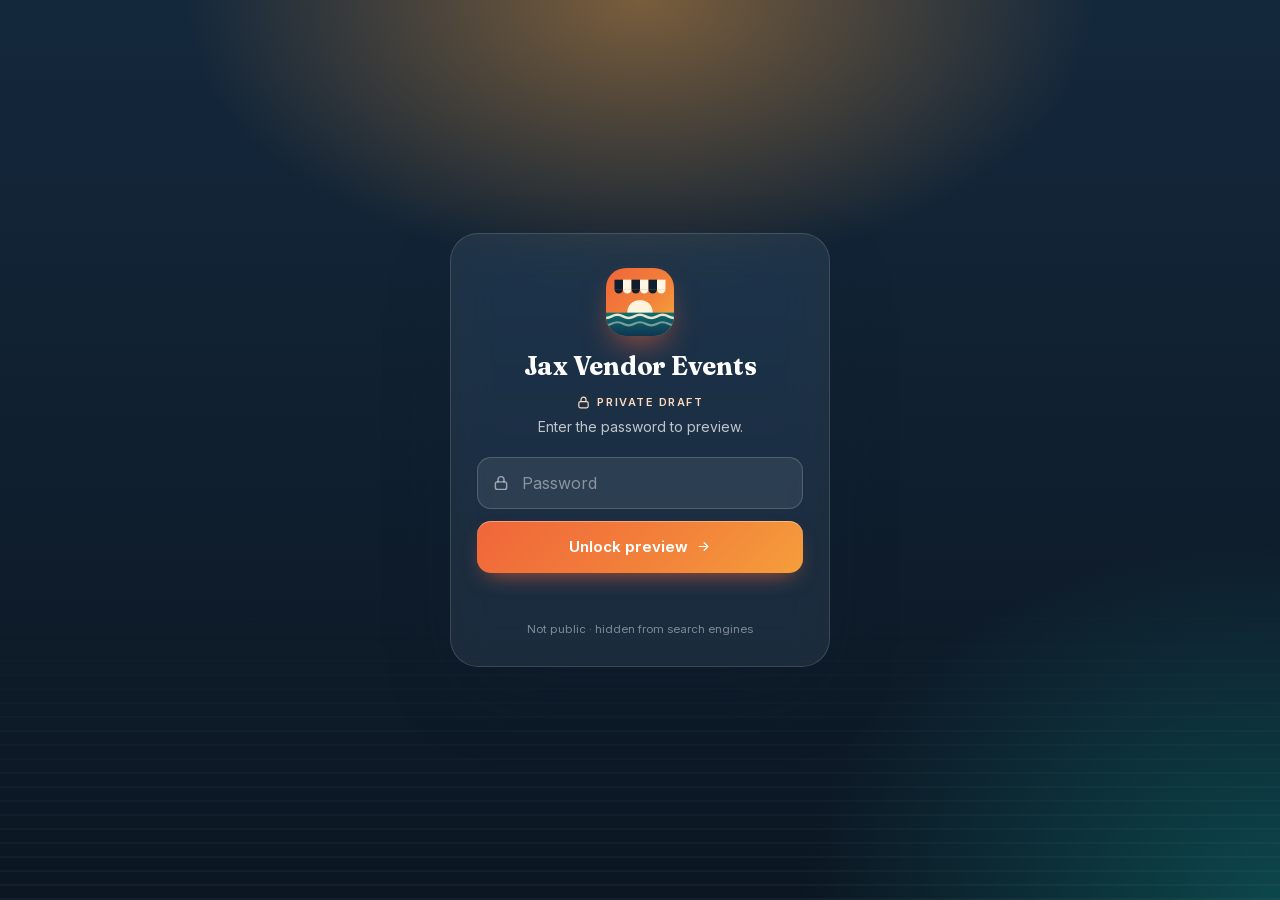
==== commit 0f4ab96a: "Color themes: 5 palettes (Sunset Coast, Midnight Gold, Ocean Glass, Palm & Coral, Pure Mono) with pi" ====
--- a/index.html
+++ b/index.html
@@ -16,9 +16,10 @@
 <link rel="apple-touch-icon" href="icons/apple-touch-icon.png">
 <link rel="preload" href="fonts/fraunces.woff2" as="font" type="font/woff2" crossorigin>
 <link rel="preload" href="fonts/inter.woff2" as="font" type="font/woff2" crossorigin>
-<link rel="stylesheet" href="styles.css?v=pro3">
+<link rel="stylesheet" href="styles.css?v=theme1">
+<script src="theme.js?v=theme1"></script>
 <script src="gate.js"></script>
-<script src="data/events.js?v=pro3" defer></script><script src="app.js?v=pro3" defer></script><script src="signup.js?v=pro3" defer></script>
+<script src="data/events.js?v=theme1" defer></script><script src="app.js?v=theme1" defer></script><script src="signup.js?v=theme1" defer></script>
 </head>
 <body>
 <svg class="sprite" width="0" height="0" style="position:absolute" aria-hidden="true" focusable="false"><defs><symbol id="i-cal" viewBox="0 0 24 24"><rect x="3.5" y="5" width="17" height="15.5" rx="3"/><path d="M3.5 10h17M8 3v4M16 3v4"/></symbol><symbol id="i-pin" viewBox="0 0 24 24"><path d="M12 21s-6.5-5.6-6.5-11a6.5 6.5 0 0 1 13 0c0 5.4-6.5 11-6.5 11z"/><circle cx="12" cy="10" r="2.3"/></symbol><symbol id="i-tag" viewBox="0 0 24 24"><path d="M3.5 12.3V4.5a1 1 0 0 1 1-1h7.8l8.2 8.2a1.5 1.5 0 0 1 0 2.1l-6.1 6.1a1.5 1.5 0 0 1-2.1 0z"/><circle cx="8" cy="8" r="1.4"/></symbol><symbol id="i-check" viewBox="0 0 24 24"><path d="M5 12.5l4.2 4.2L19 7"/></symbol><symbol id="i-shield" viewBox="0 0 24 24"><path d="M12 3l7.5 3v5.5c0 4.6-3.2 8.3-7.5 9.5-4.3-1.2-7.5-4.9-7.5-9.5V6z"/><path d="M8.8 12l2.2 2.2 4.3-4.4"/></symbol><symbol id="i-alert" viewBox="0 0 24 24"><circle cx="12" cy="12" r="8.5"/><path d="M12 7.5v5M12 16.3v.2"/></symbol><symbol id="i-clock" viewBox="0 0 24 24"><circle cx="12" cy="12" r="8.5"/><path d="M12 7.5V12l3 2"/></symbol><symbol id="i-search" viewBox="0 0 24 24"><circle cx="11" cy="11" r="6.5"/><path d="M20 20l-4.2-4.2"/></symbol><symbol id="i-down" viewBox="0 0 24 24"><path d="M6 9.5l6 6 6-6"/></symbol><symbol id="i-right" viewBox="0 0 24 24"><path d="M9.5 6l6 6-6 6"/></symbol><symbol id="i-arrow" viewBox="0 0 24 24"><path d="M5 12h14M13 6l6 6-6 6"/></symbol><symbol id="i-x" viewBox="0 0 24 24"><path d="M6 6l12 12M18 6L6 18"/></symbol><symbol id="i-share" viewBox="0 0 24 24"><path d="M12 3.5v11M8 7.5l4-4 4 4"/><path d="M6 11.5H5a1.5 1.5 0 0 0-1.5 1.5v6A1.5 1.5 0 0 0 5 20.5h14a1.5 1.5 0 0 0 1.5-1.5v-6a1.5 1.5 0 0 0-1.5-1.5h-1"/></symbol><symbol id="i-calplus" viewBox="0 0 24 24"><rect x="3.5" y="5" width="17" height="15.5" rx="3"/><path d="M3.5 10h17M8 3v4M16 3v4M12 13v5M9.5 15.5h5"/></symbol><symbol id="i-ext" viewBox="0 0 24 24"><path d="M14 4h6v6M20 4l-9 9"/><path d="M18 14v4.5a1.5 1.5 0 0 1-1.5 1.5h-11A1.5 1.5 0 0 1 4 18.5v-11A1.5 1.5 0 0 1 5.5 6H10"/></symbol><symbol id="i-mail" viewBox="0 0 24 24"><rect x="3" y="5" width="18" height="14" rx="3"/><path d="M3.5 7l8.5 6 8.5-6"/></symbol><symbol id="i-star" viewBox="0 0 24 24"><path d="M12 3.8l2.5 5.2 5.6.8-4.1 4 1 5.6-5-2.7-5 2.7 1-5.6-4.1-4 5.6-.8z"/></symbol><symbol id="i-list" viewBox="0 0 24 24"><path d="M9 6h11M9 12h11M9 18h11"/><circle cx="4.5" cy="6" r="1"/><circle cx="4.5" cy="12" r="1"/><circle cx="4.5" cy="18" r="1"/></symbol><symbol id="i-layers" viewBox="0 0 24 24"><path d="M12 3.5l8.5 4.5-8.5 4.5L3.5 8z"/><path d="M3.5 12.5L12 17l8.5-4.5M3.5 16.5L12 21l8.5-4.5"/></symbol><symbol id="i-home" viewBox="0 0 24 24"><path d="M4 10.5L12 4l8 6.5V19a1.5 1.5 0 0 1-1.5 1.5H15v-6h-6v6H5.5A1.5 1.5 0 0 1 4 19z"/></symbol><symbol id="i-send" viewBox="0 0 24 24"><path d="M20.5 3.5l-7 17-3.2-7.3-7.3-3.2z"/><path d="M20.5 3.5L10.3 13.2"/></symbol><symbol id="i-spark" viewBox="0 0 24 24"><path d="M12 3v4M12 17v4M3 12h4M17 12h4M5.6 5.6l2.8 2.8M15.6 15.6l2.8 2.8M18.4 5.6l-2.8 2.8M8.4 15.6l-2.8 2.8"/></symbol><symbol id="i-lock" viewBox="0 0 24 24"><rect x="4.5" y="10.5" width="15" height="10" rx="2.5"/><path d="M8 10.5V7.5a4 4 0 0 1 8 0v3"/></symbol><symbol id="i-info" viewBox="0 0 24 24"><circle cx="12" cy="12" r="8.5"/><path d="M12 11v5.5M12 7.7v.2"/></symbol><symbol id="i-bolt" viewBox="0 0 24 24"><path d="M13 3L5 13.5h6L10.5 21 19 10.5h-6z"/></symbol><symbol id="i-mega" viewBox="0 0 24 24"><path d="M4 10v4a1 1 0 0 0 1 1h2l6 4V5L7 9H5a1 1 0 0 0-1 1z"/><path d="M17 9a4 4 0 0 1 0 6"/></symbol><symbol id="i-gift" viewBox="0 0 24 24"><rect x="3.5" y="8.5" width="17" height="4" rx="1"/><path d="M5 12.5v7a1 1 0 0 0 1 1h12a1 1 0 0 0 1-1v-7M12 8.5v12M12 8.5S10.5 4 8 4.5 7 8.5 12 8.5zM12 8.5s1.5-4.5 4-4 1 4-4 4z"/></symbol><symbol id="i-repeat" viewBox="0 0 24 24"><path d="M17 3.5l3 3-3 3"/><path d="M4 11.5v-1a4 4 0 0 1 4-4h12M7 20.5l-3-3 3-3"/><path d="M20 12.5v1a4 4 0 0 1-4 4H4"/></symbol><symbol id="i-user" viewBox="0 0 24 24"><circle cx="12" cy="8.5" r="3.8"/><path d="M4.5 20c1-3.8 4-5.7 7.5-5.7s6.5 1.9 7.5 5.7"/></symbol><symbol id="i-link" viewBox="0 0 24 24"><path d="M10 14a4 4 0 0 0 5.7 0l3-3a4 4 0 0 0-5.7-5.7l-1 1"/><path d="M14 10a4 4 0 0 0-5.7 0l-3 3a4 4 0 0 0 5.7 5.7l1-1"/></symbol><symbol id="i-filter" viewBox="0 0 24 24"><path d="M4 6h16M7 12h10M10 18h4"/></symbol><symbol id="i-sun" viewBox="0 0 24 24"><circle cx="12" cy="12" r="4"/><path d="M12 2.5v2M12 19.5v2M2.5 12h2M19.5 12h2M5.3 5.3l1.4 1.4M17.3 17.3l1.4 1.4M18.7 5.3l-1.4 1.4M6.7 17.3l-1.4 1.4"/></symbol><symbol id="logo" viewBox="0 0 64 64"><defs><linearGradient id="lg1" x1="0" y1="0" x2="1" y2="1"><stop offset="0" stop-color="#f0663a"/><stop offset=".55" stop-color="#f2813a"/><stop offset="1" stop-color="#f6ad3e"/></linearGradient><linearGradient id="lg2" x1="0" y1="0" x2="0" y2="1"><stop offset="0" stop-color="#0d6e6e"/><stop offset="1" stop-color="#0f3550"/></linearGradient><clipPath id="lc"><rect width="64" height="64" rx="16"/></clipPath></defs><g clip-path="url(#lc)"><rect width="64" height="64" fill="url(#lg1)"/><circle cx="32" cy="42" r="12" fill="#fff3dc"/><rect y="42" width="64" height="22" fill="url(#lg2)"/><path d="M0 47c5.3 0 5.3-3 10.7-3s5.3 3 10.6 3 5.4-3 10.7-3 5.3 3 10.7 3 5.3-3 10.6-3S58.7 47 64 47" stroke="#fff3dc" stroke-width="2.4" fill="none" opacity=".9"/><path d="M0 54c5.3 0 5.3-3 10.7-3s5.3 3 10.6 3 5.4-3 10.7-3 5.3 3 10.7 3 5.3-3 10.6-3S58.7 54 64 54" stroke="#fff3dc" stroke-width="2" fill="none" opacity=".45"/><rect x="8" y="11" width="8" height="9" fill="#0f1e2e"/><rect x="16" y="11" width="8" height="9" fill="#fff6e3"/><rect x="24" y="11" width="8" height="9" fill="#0f1e2e"/><rect x="32" y="11" width="8" height="9" fill="#fff6e3"/><rect x="40" y="11" width="8" height="9" fill="#0f1e2e"/><rect x="48" y="11" width="8" height="9" fill="#fff6e3"/><path d="M8 20a4 4 0 0 0 8 0z" fill="#0f1e2e"/><path d="M16 20a4 4 0 0 0 8 0z" fill="#fff6e3"/><path d="M24 20a4 4 0 0 0 8 0z" fill="#0f1e2e"/><path d="M32 20a4 4 0 0 0 8 0z" fill="#fff6e3"/><path d="M40 20a4 4 0 0 0 8 0z" fill="#0f1e2e"/><path d="M48 20a4 4 0 0 0 8 0z" fill="#fff6e3"/></g></symbol></defs></svg>
--- a/styles.css
+++ b/styles.css
@@ -1,17 +1,15 @@
 @font-face{font-family:"Fraunces";src:url(fonts/fraunces.woff2) format("woff2");font-weight:500 800;font-style:normal;font-display:swap}
 @font-face{font-family:"Inter";src:url(fonts/inter.woff2) format("woff2");font-weight:400 700;font-style:normal;font-display:swap}
+:root,html[data-theme=sunset]{--bg:#f7f3ea;--bg2:#efe8da;--card:#fffdf8;--surf:#ffffff;--ink:#0f1e2e;--ink2:#2b3a4a;--mut:#5f6b77;--sea:#0d6e6e;--sea2:#0a5656;--seabg:#e3f1ee;--sun:#f0663a;--sun2:#f59e3b;--sun3:#f2813a;--sunbg:#fdeee5;--gold:#c98a1b;--hot:#b93d0b;--hotbg:#fff0e6;--free:#13773a;--freebg:#e7f6ec;--unv:#73634b;--unvbg:#f3ecdf;--inv:#ffffff;--onacc:#ffffff;--shd:#0f1e2e;--glass:#f7f3ea;--bar:#faf7f0;--foot:#fffdf8;--glow:#ffc88c;--scrim:#0a1420;--hero1:#f59e3b;--hero2:#0d6e6e;--deep1:#12324a;--deep2:#0d5a5c;--deep3:#0d6e6e;--f2a:#3b1d2e;--f2b:#9a3b2f;--f2c:#f0663a;--f3a:#1a2a3f;--f3b:#3a4a7a;--f3c:#c98a1b;--county:#3b4a6b;--countybg:#eef0f6;--recbg:#eaf3f3;--rec2:#159090;--chev:#b5b9bd;--tierico:#ffd2b0;--tiercheck:#7ee2b8;--offer2:#fff6e6;--draftbg:#0f1e2e;--draftfg:#ffd9bf;--gate1:#14283c;--gate2:#0b1622;--ink-rgb:15,30,46;--sun-rgb:240,102,58;--sun2-rgb:245,158,59;--sea-rgb:13,110,110;--shd-rgb:15,30,46;--glass-rgb:247,243,234;--bar-rgb:250,247,240;--foot-rgb:255,253,248;--glow-rgb:255,200,140;--scrim-rgb:10,20,32;--hero1-rgb:245,158,59;--hero2-rgb:13,110,110;--line:rgba(var(--ink-rgb),.09);--line2:rgba(var(--ink-rgb),.14);color-scheme:light}
 :root{
- --bg:#f7f3ea;--bg2:#efe8da;--card:#fffdf8;--ink:#0f1e2e;--ink2:#2b3a4a;--mut:#64707c;--line:rgba(15,30,46,.09);--line2:rgba(15,30,46,.14);
- --sea:#0d6e6e;--sea2:#0a5656;--seabg:#e3f1ee;--sun:#f0663a;--sun2:#f59e3b;--sunbg:#fdeee5;--gold:#c98a1b;
- --hot:#c2410c;--hotbg:#fff0e6;--free:#15803d;--freebg:#e7f6ec;--unv:#7a6a52;--unvbg:#f3ecdf;
- --r:18px;--r2:12px;--sh1:0 1px 2px rgba(15,30,46,.05),0 2px 8px rgba(15,30,46,.04);--sh2:0 2px 6px rgba(15,30,46,.06),0 14px 34px -12px rgba(15,30,46,.18);--sh3:0 30px 80px -20px rgba(15,30,46,.45);
+ --r:18px;--r2:12px;--sh1:0 1px 2px rgba(var(--shd-rgb),.05),0 2px 8px rgba(var(--shd-rgb),.04);--sh2:0 2px 6px rgba(var(--shd-rgb),.06),0 14px 34px -12px rgba(var(--shd-rgb),.18);--sh3:0 30px 80px -20px rgba(var(--shd-rgb),.45);
  --disp:"Fraunces",ui-serif,Georgia,serif;--sans:"Inter",-apple-system,BlinkMacSystemFont,"SF Pro Text","Segoe UI",Roboto,Helvetica,Arial,sans-serif;
  --ease:cubic-bezier(.2,.8,.2,1);--sat:env(safe-area-inset-top,0px);--sab:env(safe-area-inset-bottom,0px);--sal:env(safe-area-inset-left,0px);--sar:env(safe-area-inset-right,0px)}
 *{box-sizing:border-box}[hidden]{display:none!important}html{-webkit-text-size-adjust:100%;scroll-padding-top:150px}html,body{margin:0}
 body{background:var(--bg);color:var(--ink);font:15.5px/1.5 var(--sans);font-feature-settings:"cv11","ss01";-webkit-font-smoothing:antialiased;overflow-x:hidden;
- background-image:radial-gradient(1200px 500px at 85% -120px,rgba(245,158,59,.16),transparent 60%),radial-gradient(900px 420px at -10% -80px,rgba(13,110,110,.12),transparent 60%);background-repeat:no-repeat}
+ background-image:radial-gradient(1200px 500px at 85% -120px,rgba(var(--hero1-rgb),.16),transparent 60%),radial-gradient(900px 420px at -10% -80px,rgba(var(--hero2-rgb),.12),transparent 60%);background-repeat:no-repeat}
 img,svg{display:block}a{color:var(--sea2);text-decoration-thickness:1px;text-underline-offset:3px}
-:focus-visible{outline:3px solid rgba(240,102,58,.55);outline-offset:2px;border-radius:10px}
+:focus-visible{outline:3px solid rgba(var(--sun-rgb),.55);outline-offset:2px;border-radius:10px}
 button,input,select,textarea{font:inherit;color:inherit}button{cursor:pointer}
 .sr{position:absolute!important;width:1px;height:1px;overflow:hidden;clip:rect(0 0 0 0);white-space:nowrap}
 .wrap{max-width:1180px;margin:0 auto;padding-left:max(20px,var(--sal));padding-right:max(20px,var(--sar))}
@@ -20,17 +18,17 @@
 /* lock screen */
 html.locked body>*:not(#gate):not(.sprite){display:none!important}html:not(.locked) #gate{display:none}
 #gate{position:fixed;inset:0;z-index:100;display:grid;place-items:center;padding:24px;padding-top:calc(24px + var(--sat));color:#fff;
- background:radial-gradient(700px 420px at 50% 0%,rgba(245,158,59,.45),transparent 65%),radial-gradient(800px 600px at 100% 100%,rgba(13,110,110,.55),transparent 60%),linear-gradient(180deg,#14283c,#0b1622)}
+ background:radial-gradient(700px 420px at 50% 0%,rgba(var(--sun2-rgb),.45),transparent 65%),radial-gradient(800px 600px at 100% 100%,rgba(var(--sea-rgb),.55),transparent 60%),linear-gradient(180deg,var(--gate1),var(--gate2))}
 #gate:before{content:"";position:absolute;inset:auto 0 0 0;height:38%;background:repeating-linear-gradient(0deg,rgba(255,255,255,.035) 0 2px,transparent 2px 14px);mask:linear-gradient(transparent,#000)}
 .gbox{position:relative;width:100%;max-width:380px;text-align:center;padding:34px 26px 28px;border-radius:28px;background:rgba(255,255,255,.07);border:1px solid rgba(255,255,255,.14);
  backdrop-filter:blur(22px) saturate(140%);-webkit-backdrop-filter:blur(22px) saturate(140%);box-shadow:var(--sh3);animation:rise .7s var(--ease) both}
-.gbox .mark{width:68px;height:68px;margin:0 auto 16px;border-radius:20px;box-shadow:0 14px 30px -8px rgba(240,102,58,.6)}
+.gbox .mark{width:68px;height:68px;margin:0 auto 16px;border-radius:20px;box-shadow:0 14px 30px -8px rgba(var(--sun-rgb),.6)}
 .gbox .wm{font:700 26px/1.1 var(--disp);letter-spacing:-.01em;margin:0;color:#fff}
-.gbox .eyebrow{background:none;box-shadow:none;padding:0;display:inline-flex;align-items:center;gap:6px;margin:14px 0 4px;font:600 11px/1 var(--sans);letter-spacing:.14em;text-transform:uppercase;color:#ffd6b8}
+.gbox .eyebrow{background:none;box-shadow:none;padding:0;display:inline-flex;align-items:center;gap:6px;margin:14px 0 4px;font:600 11px/1 var(--sans);letter-spacing:.14em;text-transform:uppercase;color:var(--draftfg)}
 .gbox p{margin:0 0 20px;color:rgba(255,255,255,.72);font-size:14px}
 .gfield{position:relative}.gfield .ico{position:absolute;left:15px;top:50%;transform:translateY(-50%);color:rgba(255,255,255,.55)}
 .gbox input{width:100%;height:52px;padding:0 16px 0 44px;border-radius:14px;border:1px solid rgba(255,255,255,.18);background:rgba(255,255,255,.08);color:#fff;font-size:16px}
-.gbox input::placeholder{color:rgba(255,255,255,.45)}.gbox input:focus{outline:none;border-color:#f59e3b;box-shadow:0 0 0 4px rgba(245,158,59,.25)}
+.gbox input::placeholder{color:rgba(255,255,255,.45)}.gbox input:focus{outline:none;border-color:var(--sun2);box-shadow:0 0 0 4px rgba(var(--sun2-rgb),.25)}
 .gbox .btn{width:100%;margin-top:12px;height:52px}.gerr{min-height:20px;margin-top:10px;font-size:13px;color:#ffb4a0}
 .gbox.shake{animation:shake .4s}
 .gfoot{margin-top:18px;font-size:11.5px;color:rgba(255,255,255,.45)}
@@ -38,26 +36,26 @@
 @keyframes rise{from{opacity:0;transform:translateY(16px) scale(.98)}to{opacity:1;transform:none}}
 @keyframes fade{from{opacity:0}to{opacity:1}}
 /* buttons */
-.btn{display:inline-flex;align-items:center;justify-content:center;gap:8px;min-height:46px;padding:0 20px;border:0;border-radius:14px;font-weight:650;font-size:15px;text-decoration:none;color:#fff;
- background:linear-gradient(135deg,var(--sun) 0%,#f2813a 55%,var(--sun2) 100%);box-shadow:0 1px 0 rgba(255,255,255,.35) inset,0 10px 22px -10px rgba(240,102,58,.75);transition:transform .2s var(--ease),box-shadow .2s var(--ease),filter .2s}
-.btn:hover{filter:brightness(1.04);box-shadow:0 1px 0 rgba(255,255,255,.35) inset,0 14px 28px -10px rgba(240,102,58,.85)}.btn:active{transform:scale(.97)}
+.btn{display:inline-flex;align-items:center;justify-content:center;gap:8px;min-height:46px;padding:0 20px;border:0;border-radius:14px;font-weight:650;font-size:15px;text-decoration:none;color:var(--onacc);
+ background:linear-gradient(135deg,var(--sun) 0%,var(--sun3) 55%,var(--sun2) 100%);box-shadow:0 1px 0 rgba(255,255,255,.35) inset,0 10px 22px -10px rgba(var(--sun-rgb),.75);transition:transform .2s var(--ease),box-shadow .2s var(--ease),filter .2s}
+.btn:hover{filter:brightness(1.04);box-shadow:0 1px 0 rgba(255,255,255,.35) inset,0 14px 28px -10px rgba(var(--sun-rgb),.85)}.btn:active{transform:scale(.97)}
 .btn.ghost{background:var(--card);color:var(--ink);box-shadow:var(--sh1),0 0 0 1px var(--line2) inset}.btn.ghost:hover{box-shadow:var(--sh2),0 0 0 1px var(--line2) inset}
-.btn.dark{background:var(--ink);box-shadow:0 10px 22px -12px rgba(15,30,46,.8)}
+.btn.dark{background:var(--ink);color:var(--inv);box-shadow:0 10px 22px -12px rgba(var(--shd-rgb),.8)}
 /* draft bar + header */
-.draftbar{background:#0f1e2e;color:#ffd9bf;font-size:12px;font-weight:600;letter-spacing:.02em;text-align:center;padding:7px 14px;padding-top:calc(7px + var(--sat))}
+.draftbar{background:var(--draftbg);color:var(--draftfg);font-size:12px;font-weight:600;letter-spacing:.02em;text-align:center;padding:7px 14px;padding-top:calc(7px + var(--sat))}
 .draftbar b{color:#fff}
-.top{position:sticky;top:0;z-index:30;background:rgba(247,243,234,.78);backdrop-filter:blur(18px) saturate(160%);-webkit-backdrop-filter:blur(18px) saturate(160%);border-bottom:1px solid var(--line)}
+.top{position:sticky;top:0;z-index:30;background:rgba(var(--glass-rgb),.78);backdrop-filter:blur(18px) saturate(160%);-webkit-backdrop-filter:blur(18px) saturate(160%);border-bottom:1px solid var(--line)}
 .top .wrap{display:flex;align-items:center;justify-content:space-between;gap:12px;height:62px}
 .brand{display:flex;align-items:center;gap:10px;color:var(--ink);text-decoration:none}
-.brand .mark{width:36px;height:36px;border-radius:11px;box-shadow:0 6px 14px -6px rgba(240,102,58,.6)}
+.brand .mark{width:36px;height:36px;border-radius:11px;box-shadow:0 6px 14px -6px rgba(var(--sun-rgb),.6)}
 .brand .wm{display:flex;flex-direction:column;line-height:1}.brand .wm b{font:700 19px/1 var(--disp);letter-spacing:-.015em}.brand .wm small{font-size:10px;letter-spacing:.16em;text-transform:uppercase;color:var(--mut);margin-top:4px;font-weight:600}
 .nav{display:flex;gap:4px}.nav a{display:inline-flex;align-items:center;gap:7px;padding:9px 13px;border-radius:11px;color:var(--ink2);text-decoration:none;font-weight:550;font-size:14.5px;transition:background .2s}
-.nav a:hover{background:rgba(15,30,46,.05)}.nav a[aria-current=page]{background:var(--ink);color:#fff}
+.nav a:hover{background:rgba(var(--ink-rgb),.05)}.nav a[aria-current=page]{background:var(--ink);color:var(--inv)}
 .tabbar{display:none}
 @media (max-width:820px){
  .nav{display:none}
  .tabbar{display:grid;grid-template-columns:repeat(4,1fr);position:fixed;z-index:40;left:0;right:0;bottom:0;padding:6px max(8px,var(--sal)) calc(6px + var(--sab)) max(8px,var(--sar));
-  background:rgba(250,247,240,.86);backdrop-filter:blur(20px) saturate(170%);-webkit-backdrop-filter:blur(20px) saturate(170%);border-top:1px solid var(--line)}
+  background:rgba(var(--bar-rgb),.86);backdrop-filter:blur(20px) saturate(170%);-webkit-backdrop-filter:blur(20px) saturate(170%);border-top:1px solid var(--line)}
  .tabbar a{display:flex;flex-direction:column;align-items:center;gap:3px;min-height:50px;justify-content:center;font-size:10.5px;font-weight:600;color:var(--mut);text-decoration:none;border-radius:12px}
  .tabbar a .ico{width:22px;height:22px}.tabbar a[aria-current=page]{color:var(--sun)}
  body{padding-bottom:calc(72px + var(--sab))}
@@ -66,8 +64,8 @@
 /* hero */
 .hero{padding:34px 0 18px;animation:rise .6s var(--ease) both}
 .eyebrow{display:inline-flex;align-items:center;gap:8px;padding:6px 11px 6px 8px;border-radius:999px;background:var(--card);box-shadow:var(--sh1),0 0 0 1px var(--line) inset;font-size:12px;font-weight:600;color:var(--ink2)}
-.eyebrow .dot{width:8px;height:8px;border-radius:50%;background:var(--sun);box-shadow:0 0 0 4px rgba(240,102,58,.18);animation:pulse 2.4s infinite}
-@keyframes pulse{50%{box-shadow:0 0 0 7px rgba(240,102,58,0)}}
+.eyebrow .dot{width:8px;height:8px;border-radius:50%;background:var(--sun);box-shadow:0 0 0 4px rgba(var(--sun-rgb),.18);animation:pulse 2.4s infinite}
+@keyframes pulse{50%{box-shadow:0 0 0 7px rgba(var(--sun-rgb),0)}}
 .hero h1{font:700 clamp(34px,8.6vw,62px)/1.02 var(--disp);letter-spacing:-.028em;margin:16px 0 12px;max-width:15ch;font-variation-settings:"opsz" 120}
 .hero h1 em{font-style:normal;background:linear-gradient(100deg,var(--sun),var(--sun2));-webkit-background-clip:text;background-clip:text;color:transparent}
 .hero p.lead{font-size:clamp(15.5px,2.2vw,18px);color:var(--mut);margin:0 0 22px;max-width:52ch}
@@ -89,31 +87,31 @@
 /* featured carousel */
 .carousel{display:flex;gap:14px;overflow-x:auto;scroll-snap-type:x mandatory;padding:4px 20px 14px;margin:0 -20px;scrollbar-width:none}
 .feat{position:relative;scroll-snap-align:start;flex:none;width:min(84vw,380px);min-height:196px;border-radius:24px;padding:22px;color:#fff;text-decoration:none;overflow:hidden;isolation:isolate;
- background:linear-gradient(145deg,#12324a 0%,#0d5a5c 55%,#0d6e6e 100%);box-shadow:var(--sh2);transition:transform .25s var(--ease),box-shadow .25s}
-.feat:nth-child(2){background:linear-gradient(145deg,#3b1d2e,#9a3b2f 60%,#f0663a)}.feat:nth-child(3){background:linear-gradient(145deg,#1a2a3f,#3a4a7a 60%,#c98a1b)}
+ background:linear-gradient(145deg,var(--deep1) 0%,var(--deep2) 55%,var(--deep3) 100%);box-shadow:var(--sh2);transition:transform .25s var(--ease),box-shadow .25s}
+.feat:nth-child(2){background:linear-gradient(145deg,var(--f2a),var(--f2b) 60%,var(--f2c))}.feat:nth-child(3){background:linear-gradient(145deg,var(--f3a),var(--f3b) 60%,var(--f3c))}
 .feat:hover{transform:translateY(-3px);box-shadow:var(--sh3)}
-.feat:after{content:"";position:absolute;z-index:-1;right:-60px;top:-60px;width:220px;height:220px;border-radius:50%;background:radial-gradient(circle,rgba(255,200,140,.55),transparent 65%)}
+.feat:after{content:"";position:absolute;z-index:-1;right:-60px;top:-60px;width:220px;height:220px;border-radius:50%;background:radial-gradient(circle,rgba(var(--glow-rgb),.55),transparent 65%)}
 .feat .ft{display:inline-flex;align-items:center;gap:6px;padding:5px 10px;border-radius:999px;background:rgba(255,255,255,.14);border:1px solid rgba(255,255,255,.2);font-size:11px;font-weight:700;letter-spacing:.1em;text-transform:uppercase;backdrop-filter:blur(8px)}
 .feat h3{font:700 23px/1.12 var(--disp);letter-spacing:-.015em;margin:16px 0 8px;max-width:16ch}.feat p{margin:0;color:rgba(255,255,255,.78);font-size:13.5px;max-width:32ch}
-.feat .go{position:absolute;right:18px;bottom:18px;width:40px;height:40px;border-radius:50%;display:grid;place-items:center;background:#fff;color:var(--ink)}
+.feat .go{position:absolute;right:18px;bottom:18px;width:40px;height:40px;border-radius:50%;display:grid;place-items:center;background:#fff;color:#0f1e2e}
 /* discovery bar */
-.disc{position:sticky;top:62px;z-index:20;margin:22px -20px 0;padding:12px 20px 10px;background:rgba(247,243,234,.86);backdrop-filter:blur(18px) saturate(160%);-webkit-backdrop-filter:blur(18px) saturate(160%);border-bottom:1px solid transparent;transition:border-color .2s,box-shadow .2s}
-.disc.stuck{border-bottom-color:var(--line);box-shadow:0 10px 24px -18px rgba(15,30,46,.35)}
+.disc{position:sticky;top:62px;z-index:20;margin:22px -20px 0;padding:12px 20px 10px;background:rgba(var(--glass-rgb),.86);backdrop-filter:blur(18px) saturate(160%);-webkit-backdrop-filter:blur(18px) saturate(160%);border-bottom:1px solid transparent;transition:border-color .2s,box-shadow .2s}
+.disc.stuck{border-bottom-color:var(--line);box-shadow:0 10px 24px -18px rgba(var(--shd-rgb),.35)}
 @media (max-width:820px){.disc{top:56px}}
 .search{position:relative}.search .ico{position:absolute;left:14px;top:50%;transform:translateY(-50%);color:var(--mut)}
 .search input{width:100%;height:46px;padding:0 14px 0 42px;border-radius:14px;border:0;background:var(--card);box-shadow:var(--sh1),0 0 0 1px var(--line2) inset;font-size:16px}
-.search input:focus{outline:none;box-shadow:0 0 0 1px var(--sun) inset,0 0 0 4px rgba(240,102,58,.15)}
+.search input:focus{outline:none;box-shadow:0 0 0 1px var(--sun) inset,0 0 0 4px rgba(var(--sun-rgb),.15)}
 .tabs{display:flex;gap:6px;margin-top:10px;overflow-x:auto;scrollbar-width:none}.tabs::-webkit-scrollbar{display:none}
 .tab{flex:none;display:inline-flex;align-items:center;gap:6px;min-height:38px;padding:0 14px;border-radius:999px;border:0;background:transparent;color:var(--ink2);font-weight:600;font-size:13.5px;box-shadow:0 0 0 1px var(--line2) inset;transition:all .2s var(--ease)}
-.tab:hover{background:rgba(15,30,46,.04)}.tab[aria-pressed=true]{background:var(--ink);color:#fff;box-shadow:0 6px 14px -8px rgba(15,30,46,.7)}
-.tab .n{font-size:11px;font-weight:700;padding:2px 6px;border-radius:999px;background:rgba(15,30,46,.08)}.tab[aria-pressed=true] .n{background:rgba(255,255,255,.18)}
+.tab:hover{background:rgba(var(--ink-rgb),.04)}.tab[aria-pressed=true]{background:var(--ink);color:var(--inv);box-shadow:0 6px 14px -8px rgba(var(--shd-rgb),.7)}
+.tab .n{font-size:11px;font-weight:700;padding:2px 6px;border-radius:999px;background:rgba(var(--ink-rgb),.08)}.tab[aria-pressed=true] .n{background:rgba(255,255,255,.18)}
 .chips{display:flex;gap:8px;margin-top:10px;overflow-x:auto;scrollbar-width:none;align-items:center}
 .pill{position:relative;flex:none;display:inline-flex;align-items:center}
 .pill select{appearance:none;-webkit-appearance:none;height:36px;padding:0 30px 0 13px;border-radius:999px;border:0;background:var(--card);box-shadow:0 0 0 1px var(--line2) inset;font-size:13px;font-weight:600;color:var(--ink2)}
-.pill.on select{background:var(--seabg);color:var(--sea2);box-shadow:0 0 0 1px rgba(13,110,110,.35) inset}
+.pill.on select{background:var(--seabg);color:var(--sea2);box-shadow:0 0 0 1px rgba(var(--sea-rgb),.35) inset}
 .pill .ico{position:absolute;right:10px;pointer-events:none;width:14px;height:14px;color:var(--mut)}
 .pill label{position:absolute;left:-9999px}
-.seg{flex:none;display:inline-flex;padding:3px;border-radius:999px;background:rgba(15,30,46,.06);margin-left:auto}
+.seg{flex:none;display:inline-flex;padding:3px;border-radius:999px;background:rgba(var(--ink-rgb),.06);margin-left:auto}
 .seg button{border:0;background:transparent;height:30px;padding:0 12px;border-radius:999px;font-size:12.5px;font-weight:650;color:var(--mut);display:inline-flex;align-items:center;gap:5px}
 .seg button[aria-pressed=true]{background:var(--card);color:var(--ink);box-shadow:var(--sh1)}
 .clear{flex:none;border:0;background:none;color:var(--sun);font-weight:650;font-size:13px;padding:0 6px;min-height:36px}
@@ -127,20 +125,20 @@
 .card{position:relative;min-width:0;display:flex;gap:14px;width:100%;text-align:left;padding:15px;border-radius:var(--r);border:0;background:var(--card);color:inherit;box-shadow:var(--sh1),0 0 0 1px var(--line) inset;
  transition:transform .25s var(--ease),box-shadow .25s var(--ease);animation:rise .45s var(--ease) both;-webkit-tap-highlight-color:transparent}
 .card:hover{transform:translateY(-2px);box-shadow:var(--sh2),0 0 0 1px var(--line) inset}.card:active{transform:scale(.985)}
-.dt{flex:none;width:58px;align-self:flex-start;border-radius:14px;overflow:hidden;text-align:center;background:#fff;box-shadow:0 0 0 1px var(--line2) inset}
-.dt .m{display:block;padding:4px 0 3px;font-size:10.5px;font-weight:750;letter-spacing:.1em;color:#fff;background:linear-gradient(135deg,var(--sun),var(--sun2))}
+.dt{flex:none;width:58px;align-self:flex-start;border-radius:14px;overflow:hidden;text-align:center;background:var(--surf);box-shadow:0 0 0 1px var(--line2) inset}
+.dt .m{display:block;padding:4px 0 3px;font-size:10.5px;font-weight:750;letter-spacing:.1em;color:var(--onacc);background:linear-gradient(135deg,var(--sun),var(--sun2))}
 .dt .d{display:block;font:700 25px/1 var(--disp);padding:6px 0 1px;letter-spacing:-.02em}.dt .w{display:block;font-size:10.5px;font-weight:650;color:var(--mut);padding-bottom:6px;text-transform:uppercase;letter-spacing:.06em}
-.dt.rec .m{background:linear-gradient(135deg,var(--sea),#159090)}
+.dt.rec .m{background:linear-gradient(135deg,var(--sea),var(--rec2))}
 .cb{min-width:0;flex:1}
 .card .ct{display:block;font:650 16px/1.28 var(--sans);letter-spacing:-.01em;margin:2px 0 4px;padding-right:22px}
 .card .meta{display:flex;width:100%;align-items:center;gap:5px;font-size:13px;color:var(--mut);margin:0 0 9px;min-width:0}
 .card .meta span{white-space:nowrap;overflow:hidden;text-overflow:ellipsis}
-.card .chev{position:absolute;right:13px;top:16px;color:#b5b9bd;width:16px;height:16px}
+.card .chev{position:absolute;right:13px;top:16px;color:var(--chev);width:16px;height:16px}
 .bd{display:flex;flex-wrap:wrap;gap:5px}
 .b{display:inline-flex;align-items:center;gap:4px;height:23px;padding:0 8px;border-radius:999px;font-size:11.5px;font-weight:650;background:var(--bg2);color:var(--ink2);white-space:nowrap}
 .b .ico{width:12px;height:12px;stroke-width:2.3}
-.b.county{background:#eef0f6;color:#3b4a6b}.b.fee{background:var(--bg2);color:var(--ink2)}.b.fee.free{background:var(--freebg);color:var(--free)}
-.b.hot{background:var(--hotbg);color:var(--hot)}.b.ok{background:var(--seabg);color:var(--sea2)}.b.unv{background:var(--unvbg);color:var(--unv)}.b.rec{background:#eaf3f3;color:var(--sea2)}
+.b.county{background:var(--countybg);color:var(--county)}.b.fee{background:var(--bg2);color:var(--ink2)}.b.fee.free{background:var(--freebg);color:var(--free)}
+.b.hot{background:var(--hotbg);color:var(--hot)}.b.ok{background:var(--seabg);color:var(--sea2)}.b.unv{background:var(--unvbg);color:var(--unv)}.b.rec{background:var(--recbg);color:var(--sea2)}
 .empty{text-align:center;padding:48px 20px;border-radius:24px;background:var(--card);box-shadow:var(--sh1),0 0 0 1px var(--line) inset;margin-top:16px}
 .empty .art{width:64px;height:64px;margin:0 auto 12px;border-radius:20px;display:grid;place-items:center;background:var(--sunbg);color:var(--sun)}
 .empty h3{font:700 20px var(--disp);margin:0 0 6px}.empty p{margin:0 0 16px;color:var(--mut)}
@@ -149,29 +147,29 @@
 .cty:hover{transform:translateY(-2px)}.cty b{display:block;font:700 26px/1 var(--disp)}.cty span{font-size:13px;color:var(--mut);font-weight:600}
 .cty .bar{display:block;height:4px;border-radius:4px;background:var(--bg2);margin-top:10px;overflow:hidden}.cty .bar i{display:block;height:100%;background:linear-gradient(90deg,var(--sea),var(--sun2))}
 /* sheet */
-.scrim{position:fixed;inset:0;z-index:60;background:rgba(10,20,32,.45);backdrop-filter:blur(4px);-webkit-backdrop-filter:blur(4px);opacity:0;pointer-events:none;transition:opacity .3s}
+.scrim{position:fixed;inset:0;z-index:60;background:rgba(var(--scrim-rgb),.45);backdrop-filter:blur(4px);-webkit-backdrop-filter:blur(4px);opacity:0;pointer-events:none;transition:opacity .3s}
 .scrim.open{opacity:1;pointer-events:auto}
 .sheet{position:fixed;z-index:61;overflow:hidden;left:0;right:0;bottom:0;max-height:92vh;max-height:92dvh;display:flex;flex-direction:column;background:var(--card);border-radius:26px 26px 0 0;box-shadow:var(--sh3);transform:translateY(105%);transition:transform .42s var(--ease);visibility:hidden}
 .sheet.open{transform:none;visibility:visible}
 @media (min-width:821px){.sheet{left:50%;right:auto;bottom:auto;top:50%;width:560px;max-height:86vh;border-radius:26px;transform:translate(-50%,-46%) scale(.97);opacity:0;transition:transform .35s var(--ease),opacity .25s}.sheet.open{transform:translate(-50%,-50%);opacity:1}}
-.grab{width:40px;height:5px;border-radius:5px;background:rgba(15,30,46,.18);margin:9px auto 0;flex:none}@media (min-width:821px){.grab{display:none}}
+.grab{width:40px;height:5px;border-radius:5px;background:rgba(var(--ink-rgb),.18);margin:9px auto 0;flex:none}@media (min-width:821px){.grab{display:none}}
 .sh-head{position:relative;padding:16px 22px 14px;border-bottom:1px solid var(--line);flex:none}
 .sh-head .bd{padding-right:48px}.sh-head h2{font:700 24px/1.12 var(--disp);letter-spacing:-.015em;margin:10px 44px 6px 0}
 .sh-head .sub{font-size:14px;color:var(--mut);display:flex;align-items:center;gap:6px}
-.x{position:absolute;right:16px;top:14px;width:38px;height:38px;border-radius:50%;border:0;display:grid;place-items:center;background:rgba(15,30,46,.06);color:var(--ink)}
+.x{position:absolute;right:16px;top:14px;width:38px;height:38px;border-radius:50%;border:0;display:grid;place-items:center;background:rgba(var(--ink-rgb),.06);color:var(--ink)}
 .sh-body{flex:1 1 auto;min-height:0;overflow:auto;padding:6px 22px 18px;-webkit-overflow-scrolling:touch;overscroll-behavior:contain}
 .kv{display:grid;grid-template-columns:28px 1fr;gap:2px 10px;padding:13px 0;border-bottom:1px solid var(--line)}
 .kv .ico{color:var(--sea);margin-top:2px}.kv dt{font-size:11.5px;font-weight:700;letter-spacing:.08em;text-transform:uppercase;color:var(--mut)}.kv dd{margin:0;grid-column:2;font-size:14.5px;overflow-wrap:anywhere}
 .kv dt{grid-column:2}.kv .ico{grid-row:1/span 2}
 .sh-note{margin:14px 0 0;padding:12px 14px;border-radius:14px;background:var(--unvbg);color:var(--unv);font-size:13px;display:flex;gap:9px}
 .sh-note.ok{background:var(--seabg);color:var(--sea2)}
-.sh-foot{position:relative;z-index:2;flex:none;display:grid;grid-template-columns:1fr auto auto;gap:8px;padding:12px 22px calc(14px + var(--sab));border-top:1px solid var(--line);background:rgba(255,253,248,.9)}
+.sh-foot{position:relative;z-index:2;flex:none;display:grid;grid-template-columns:1fr auto auto;gap:8px;padding:12px 22px calc(14px + var(--sab));border-top:1px solid var(--line);background:rgba(var(--foot-rgb),.9)}
 .sh-foot .btn{min-height:50px}.btn.off{background:var(--bg2);color:var(--mut);box-shadow:none;pointer-events:none;font-weight:600}.sh-foot .btn.ghost{padding:0 15px}
-.toast{position:fixed;z-index:80;left:50%;bottom:calc(92px + var(--sab));transform:translate(-50%,20px);padding:11px 16px;border-radius:14px;background:var(--ink);color:#fff;font-size:14px;font-weight:600;opacity:0;pointer-events:none;transition:all .3s var(--ease);box-shadow:var(--sh2)}
+.toast{position:fixed;z-index:80;left:50%;bottom:calc(92px + var(--sab));transform:translate(-50%,20px);padding:11px 16px;border-radius:14px;background:var(--ink);color:var(--inv);font-size:14px;font-weight:600;opacity:0;pointer-events:none;transition:all .3s var(--ease);box-shadow:var(--sh2)}
 .toast.show{opacity:1;transform:translate(-50%,0)}
 /* signup */
-.signup{position:relative;overflow:hidden;margin:44px 0 10px;padding:28px 22px;border-radius:28px;color:#fff;background:linear-gradient(150deg,#12324a,#0d5a5c 60%,#0d6e6e);box-shadow:var(--sh2);isolation:isolate}
-.signup:after{content:"";position:absolute;z-index:-1;right:-80px;bottom:-120px;width:320px;height:320px;border-radius:50%;background:radial-gradient(circle,rgba(245,158,59,.5),transparent 65%)}
+.signup{position:relative;overflow:hidden;margin:44px 0 10px;padding:28px 22px;border-radius:28px;color:#fff;background:linear-gradient(150deg,var(--deep1),var(--deep2) 60%,var(--deep3));box-shadow:var(--sh2);isolation:isolate}
+.signup:after{content:"";position:absolute;z-index:-1;right:-80px;bottom:-120px;width:320px;height:320px;border-radius:50%;background:radial-gradient(circle,rgba(var(--sun2-rgb),.5),transparent 65%)}
 .signup h2{font:700 26px/1.1 var(--disp);letter-spacing:-.015em;margin:8px 0 6px}.signup p{margin:0 0 16px;color:rgba(255,255,255,.78);max-width:46ch}
 .signup .eyebrow{background:rgba(255,255,255,.12);color:#fff;box-shadow:none}
 .suf{display:flex;gap:8px;max-width:460px}.suf input{flex:1;min-width:0;height:50px;padding:0 16px;border-radius:14px;border:1px solid rgba(255,255,255,.22);background:rgba(255,255,255,.1);color:#fff;font-size:16px}
@@ -188,27 +186,27 @@
 .fwrap{display:grid;gap:18px;margin-top:22px}@media (min-width:900px){.fwrap{grid-template-columns:1.5fr 1fr;align-items:start}}
 .form{display:grid;gap:14px}.form .two{display:grid;grid-template-columns:1fr 1fr;gap:12px}
 .form label{display:block;font-size:12.5px;font-weight:650;color:var(--ink2);margin-bottom:6px}
-.form input,.form select,.form textarea{width:100%;min-height:48px;padding:12px 14px;border-radius:13px;border:0;background:#fff;box-shadow:0 0 0 1px var(--line2) inset;font-size:16px;transition:box-shadow .2s}
-.form textarea{min-height:96px;resize:vertical}.form select{appearance:none;-webkit-appearance:none;background-image:linear-gradient(45deg,transparent 50%,#64707c 50%),linear-gradient(135deg,#64707c 50%,transparent 50%);background-position:calc(100% - 19px) 21px,calc(100% - 14px) 21px;background-size:5px 5px;background-repeat:no-repeat}
-.form input:focus,.form select:focus,.form textarea:focus{outline:none;box-shadow:0 0 0 1.5px var(--sun) inset,0 0 0 4px rgba(240,102,58,.14)}
+.form input,.form select,.form textarea{width:100%;min-height:48px;padding:12px 14px;border-radius:13px;border:0;background:var(--surf);box-shadow:0 0 0 1px var(--line2) inset;font-size:16px;transition:box-shadow .2s}
+.form textarea{min-height:96px;resize:vertical}.form select{appearance:none;-webkit-appearance:none;background-image:linear-gradient(45deg,transparent 50%,var(--mut) 50%),linear-gradient(135deg,var(--mut) 50%,transparent 50%);background-position:calc(100% - 19px) 21px,calc(100% - 14px) 21px;background-size:5px 5px;background-repeat:no-repeat}
+.form input:focus,.form select:focus,.form textarea:focus{outline:none;box-shadow:0 0 0 1.5px var(--sun) inset,0 0 0 4px rgba(var(--sun-rgb),.14)}
 .check{display:flex!important;gap:10px;align-items:flex-start;padding:14px;border-radius:14px;background:var(--sunbg);font-weight:550!important;font-size:14px!important;cursor:pointer}
 .check input{width:20px!important;min-height:20px!important;height:20px;margin:1px 0 0;accent-color:var(--sun);box-shadow:none!important}
 .formmsg{display:none;gap:12px;align-items:flex-start;padding:16px;border-radius:16px;background:var(--seabg);color:var(--sea2);font-size:14px}.formmsg.show{display:flex;animation:rise .4s var(--ease)}
-.steps{display:grid;gap:14px}.step{display:flex;gap:12px}.step i{flex:none;width:30px;height:30px;border-radius:10px;display:grid;place-items:center;background:var(--ink);color:#fff;font:700 14px var(--disp);font-style:normal}
+.steps{display:grid;gap:14px}.step{display:flex;gap:12px}.step i{flex:none;width:30px;height:30px;border-radius:10px;display:grid;place-items:center;background:var(--ink);color:var(--inv);font:700 14px var(--disp);font-style:normal}
 .step b{display:block;font-size:14.5px}.step span{font-size:13.5px;color:var(--mut)}
 /* pricing */
 .tiers{display:grid;gap:14px;margin-top:24px}@media (min-width:700px){.tiers{grid-template-columns:1fr 1fr}}@media (min-width:1100px){.tiers{grid-template-columns:repeat(4,1fr)}}
 .tier{position:relative;display:flex;flex-direction:column;padding:22px;border-radius:24px;background:var(--card);box-shadow:var(--sh1),0 0 0 1px var(--line) inset;transition:transform .25s var(--ease),box-shadow .25s}
 .tier:hover{transform:translateY(-3px);box-shadow:var(--sh2),0 0 0 1px var(--line) inset}
-.tier.pop{background:linear-gradient(160deg,#13314a,#0d5a5c);color:#fff;box-shadow:var(--sh3)}
-.tier .ti{width:42px;height:42px;border-radius:13px;display:grid;place-items:center;background:var(--seabg);color:var(--sea2)}.tier.pop .ti{background:rgba(255,255,255,.12);color:#ffd2b0}
+.tier.pop{background:linear-gradient(160deg,var(--deep1),var(--deep2));color:#fff;box-shadow:var(--sh3)}
+.tier .ti{width:42px;height:42px;border-radius:13px;display:grid;place-items:center;background:var(--seabg);color:var(--sea2)}.tier.pop .ti{background:rgba(255,255,255,.12);color:var(--tierico)}
 .tier h3{font:650 16px var(--sans);margin:14px 0 2px}.tier .amt{font:700 40px/1.05 var(--disp);letter-spacing:-.03em;margin:8px 0 2px}.tier .amt small{font:600 14px var(--sans);letter-spacing:0;opacity:.7}
 .tier .sug{font-size:12px;color:var(--mut);margin-bottom:14px}.tier.pop .sug{color:rgba(255,255,255,.65)}
-.tier ul{list-style:none;padding:0;margin:0 0 16px;display:grid;gap:9px;font-size:14px}.tier li{display:flex;gap:9px;align-items:flex-start}.tier li .ico{color:var(--free);margin-top:2px;width:16px;height:16px}.tier.pop li .ico{color:#7ee2b8}
+.tier ul{list-style:none;padding:0;margin:0 0 16px;display:grid;gap:9px;font-size:14px}.tier li{display:flex;gap:9px;align-items:flex-start}.tier li .ico{color:var(--free);margin-top:2px;width:16px;height:16px}.tier.pop li .ico{color:var(--tiercheck)}
 .tier .why{margin-top:auto;padding-top:14px;border-top:1px dashed var(--line2);font-size:12.5px;color:var(--mut)}.tier.pop .why{border-color:rgba(255,255,255,.18);color:rgba(255,255,255,.7)}
-.ribbon{position:absolute;top:18px;right:18px;padding:4px 10px;border-radius:999px;background:linear-gradient(135deg,var(--sun),var(--sun2));color:#fff;font-size:11px;font-weight:750;letter-spacing:.06em}
-.offer{display:flex;gap:16px;align-items:center;flex-wrap:wrap;margin-top:18px;padding:20px 22px;border-radius:24px;background:linear-gradient(120deg,var(--sunbg),#fff6e6);box-shadow:0 0 0 1px rgba(240,102,58,.2) inset}
-.offer .ti{width:46px;height:46px;border-radius:14px;display:grid;place-items:center;background:#fff;color:var(--sun);box-shadow:var(--sh1)}
+.ribbon{position:absolute;top:18px;right:18px;padding:4px 10px;border-radius:999px;background:linear-gradient(135deg,var(--sun),var(--sun2));color:var(--onacc);font-size:11px;font-weight:750;letter-spacing:.06em}
+.offer{display:flex;gap:16px;align-items:center;flex-wrap:wrap;margin-top:18px;padding:20px 22px;border-radius:24px;background:linear-gradient(120deg,var(--sunbg),var(--offer2));box-shadow:0 0 0 1px rgba(var(--sun-rgb),.2) inset}
+.offer .ti{width:46px;height:46px;border-radius:14px;display:grid;place-items:center;background:var(--surf);color:var(--sun);box-shadow:var(--sh1)}
 .offer h3{font:700 19px var(--disp);margin:0 0 2px}.offer p{margin:0;font-size:14px;color:var(--ink2)}.offer>div{flex:1;min-width:200px}
 .faq{margin-top:24px;display:grid;gap:10px}.faq details{padding:16px 18px;border-radius:18px;background:var(--card);box-shadow:var(--sh1),0 0 0 1px var(--line) inset}
 .faq summary{cursor:pointer;font-weight:650;list-style:none;display:flex;justify-content:space-between;gap:10px}.faq summary::-webkit-details-marker{display:none}.faq summary:after{content:"+";font-size:20px;line-height:1;color:var(--sun)}
@@ -217,9 +215,9 @@
 .mailbg{margin-top:20px;padding:18px 0 6px}
 .mailmeta{max-width:640px;margin:0 auto 12px;padding:14px 16px;border-radius:18px;background:var(--card);box-shadow:var(--sh1),0 0 0 1px var(--line) inset;font-size:13px;color:var(--mut);display:grid;gap:4px}
 .mailmeta b{color:var(--ink);font-weight:600}
-.mail{max-width:640px;margin:0 auto;border-radius:24px;overflow:hidden;background:#fff;box-shadow:var(--sh2),0 0 0 1px var(--line) inset}
-.mhead{padding:28px 26px 24px;color:#fff;background:linear-gradient(150deg,#12324a,#0d5a5c 65%,#0d6e6e);position:relative;overflow:hidden}
-.mhead:after{content:"";position:absolute;right:-50px;top:-70px;width:220px;height:220px;border-radius:50%;background:radial-gradient(circle,rgba(245,158,59,.55),transparent 65%)}
+.mail{max-width:640px;margin:0 auto;border-radius:24px;overflow:hidden;background:var(--surf);box-shadow:var(--sh2),0 0 0 1px var(--line) inset}
+.mhead{padding:28px 26px 24px;color:#fff;background:linear-gradient(150deg,var(--deep1),var(--deep2) 65%,var(--deep3));position:relative;overflow:hidden}
+.mhead:after{content:"";position:absolute;right:-50px;top:-70px;width:220px;height:220px;border-radius:50%;background:radial-gradient(circle,rgba(var(--sun2-rgb),.55),transparent 65%)}
 .mhead .row{display:flex;align-items:center;gap:10px;position:relative}.mhead .mark{width:34px;height:34px;border-radius:10px}.mhead .row b{font:700 17px var(--disp)}.mhead .row span{margin-left:auto;font-size:11.5px;font-weight:700;letter-spacing:.1em;text-transform:uppercase;opacity:.8}
 .mhead h1{position:relative;font:700 30px/1.08 var(--disp);letter-spacing:-.02em;margin:22px 0 6px}.mhead p{position:relative;margin:0;color:rgba(255,255,255,.78);font-size:14px}
 .mbody{padding:8px 26px 26px}.mbody>p{font-size:15px;color:var(--ink2)}
@@ -235,3 +233,40 @@
 .mfoot{padding:20px 26px;background:var(--bg);font-size:12px;color:var(--mut);text-align:center}
 @media (max-width:520px){span.aside{display:none}.sect h2{white-space:nowrap}.mbody{padding:4px 18px 22px}.mhead{padding:24px 18px 22px}.mfoot{padding:18px}.form .two{grid-template-columns:1fr}.stat b{font-size:22px}.stat{padding:12px}}
 @media (prefers-reduced-motion:reduce){*,*:before,*:after{animation:none!important;transition:none!important}}
+
+/* ===== color themes ===== */
+html[data-theme=midnight]{--bg:#0a0e16;--bg2:#171d29;--card:#111723;--surf:#182030;--ink:#f4efe4;--ink2:#d8d0bf;--mut:#9da5b3;--sea:#8fb3d9;--sea2:#b3cdea;--seabg:#1a2638;--sun:#c9973a;--sun2:#f0c869;--sun3:#ddb04f;--sunbg:#2a2214;--gold:#e0b44c;--hot:#ffa476;--hotbg:#2c1b13;--free:#74d9a0;--freebg:#12271c;--unv:#d2bf98;--unvbg:#25211a;--inv:#0a0e16;--onacc:#17110a;--shd:#000000;--glass:#0a0e16;--bar:#0d121c;--foot:#111723;--glow:#f0c869;--scrim:#000000;--hero1:#e0b44c;--hero2:#3d5c96;--deep1:#161c2b;--deep2:#26283a;--deep3:#4a3c1f;--f2a:#1b1530;--f2b:#3b2a4a;--f2c:#8a6a2f;--f3a:#0f1a2a;--f3b:#1f3550;--f3c:#a8843a;--county:#c0cbe6;--countybg:#1c2335;--recbg:#172629;--rec2:#b3cdea;--chev:#4f586a;--tierico:#f0c869;--tiercheck:#74d9a0;--offer2:#1c1910;--draftbg:#000000;--draftfg:#ecd08a;--gate1:#101726;--gate2:#04060a;--ink-rgb:244,239,228;--sun-rgb:201,151,58;--sun2-rgb:240,200,105;--sea-rgb:143,179,217;--shd-rgb:0,0,0;--glass-rgb:10,14,22;--bar-rgb:13,18,28;--foot-rgb:17,23,35;--glow-rgb:240,200,105;--scrim-rgb:0,0,0;--hero1-rgb:224,180,76;--hero2-rgb:61,92,150;--line:rgba(var(--ink-rgb),.1);--line2:rgba(var(--ink-rgb),.17);color-scheme:dark}
+html[data-theme=ocean]{--bg:#f4efe6;--bg2:#e8e0d1;--card:#fffcf6;--surf:#ffffff;--ink:#0a2a33;--ink2:#24454e;--mut:#56696f;--sea:#1d5f8a;--sea2:#164a6d;--seabg:#e1edf4;--sun:#075f6b;--sun2:#0e8790;--sun3:#0a7580;--sunbg:#ddf0ef;--gold:#b5862f;--hot:#b0401a;--hotbg:#fbede5;--free:#15734a;--freebg:#e1f3e9;--unv:#71654d;--unvbg:#eee6d7;--inv:#ffffff;--onacc:#ffffff;--shd:#062832;--glass:#f4efe6;--bar:#f7f3ec;--foot:#fffcf6;--glow:#7ee6dc;--scrim:#04161d;--hero1:#3cc4c0;--hero2:#1d5f8a;--deep1:#05303d;--deep2:#0a5566;--deep3:#0f7f86;--f2a:#08304a;--f2b:#126a8a;--f2c:#2fb3b0;--f3a:#1d3b4a;--f3b:#3b6d6a;--f3c:#c9a46a;--county:#2c4f6b;--countybg:#e4edf3;--recbg:#dff0f0;--rec2:#2fb3b0;--chev:#a6b5b8;--tierico:#a6f0e6;--tiercheck:#8ff0c8;--offer2:#f0faf9;--draftbg:#05303d;--draftfg:#a8eee6;--gate1:#0a3a48;--gate2:#03141a;--ink-rgb:10,42,51;--sun-rgb:7,95,107;--sun2-rgb:14,135,144;--sea-rgb:29,95,138;--shd-rgb:6,40,50;--glass-rgb:244,239,230;--bar-rgb:247,243,236;--foot-rgb:255,252,246;--glow-rgb:126,230,220;--scrim-rgb:4,22,29;--hero1-rgb:60,196,192;--hero2-rgb:29,95,138;--line:rgba(var(--ink-rgb),.09);--line2:rgba(var(--ink-rgb),.14);color-scheme:light}
+html[data-theme=palm]{--bg:#f2f5ee;--bg2:#e3eadd;--card:#fbfdf8;--surf:#ffffff;--ink:#16271f;--ink2:#2f4339;--mut:#5a6a60;--sea:#2f7a55;--sea2:#235e41;--seabg:#e0efe5;--sun:#cc4334;--sun2:#f07d63;--sun3:#e05a47;--sunbg:#fce8e2;--gold:#b88a2b;--hot:#bb3624;--hotbg:#fce9e4;--free:#1f7542;--freebg:#e2f2e7;--unv:#6a654d;--unvbg:#eae9dc;--inv:#ffffff;--onacc:#ffffff;--shd:#16271f;--glass:#f2f5ee;--bar:#f6f8f3;--foot:#fbfdf8;--glow:#ffb4a0;--scrim:#0b1d16;--hero1:#f07d63;--hero2:#2f7a55;--deep1:#163a2b;--deep2:#255c43;--deep3:#3a7d5c;--f2a:#3a1f22;--f2b:#a8423a;--f2c:#f07d63;--f3a:#1f3a30;--f3b:#4f7a5a;--f3c:#cfa94f;--county:#3d5a4b;--countybg:#e5ede7;--recbg:#e1efe6;--rec2:#4d9c73;--chev:#adb8b0;--tierico:#ffc9bb;--tiercheck:#9fe8bb;--offer2:#fff6f2;--draftbg:#163a2b;--draftfg:#ffd2c6;--gate1:#1d4636;--gate2:#0a1c15;--ink-rgb:22,39,31;--sun-rgb:204,67,52;--sun2-rgb:240,125,99;--sea-rgb:47,122,85;--shd-rgb:22,39,31;--glass-rgb:242,245,238;--bar-rgb:246,248,243;--foot-rgb:251,253,248;--glow-rgb:255,180,160;--scrim-rgb:11,29,22;--hero1-rgb:240,125,99;--hero2-rgb:47,122,85;--line:rgba(var(--ink-rgb),.09);--line2:rgba(var(--ink-rgb),.14);color-scheme:light}
+html[data-theme=mono]{--bg:#fafafa;--bg2:#eeeeef;--card:#ffffff;--surf:#ffffff;--ink:#111214;--ink2:#2d2f33;--mut:#5f6268;--sea:#2f4bff;--sea2:#2238d6;--seabg:#ebeeff;--sun:#2f4bff;--sun2:#5b78ff;--sun3:#3d5cff;--sunbg:#ebeeff;--gold:#5b78ff;--hot:#c0262d;--hotbg:#fdeced;--free:#1b7442;--freebg:#e7f4ec;--unv:#63666d;--unvbg:#efeff1;--inv:#ffffff;--onacc:#ffffff;--shd:#000000;--glass:#fafafa;--bar:#fcfcfc;--foot:#ffffff;--glow:#5b78ff;--scrim:#000000;--hero1:#5b78ff;--hero2:#8a8d94;--deep1:#0d0e10;--deep2:#1d1f24;--deep3:#2c2f36;--f2a:#0d0e10;--f2b:#23273a;--f2c:#2f4bff;--f3a:#1a1b1f;--f3b:#3a3d44;--f3c:#7d828c;--county:#2d2f33;--countybg:#ededef;--recbg:#ebeeff;--rec2:#5b78ff;--chev:#b6b9bf;--tierico:#b4c1ff;--tiercheck:#a9b8ff;--offer2:#f5f6ff;--draftbg:#111214;--draftfg:#c4cdff;--gate1:#17181c;--gate2:#050506;--ink-rgb:17,18,20;--sun-rgb:47,75,255;--sun2-rgb:91,120,255;--sea-rgb:47,75,255;--shd-rgb:0,0,0;--glass-rgb:250,250,250;--bar-rgb:252,252,252;--foot-rgb:255,255,255;--glow-rgb:91,120,255;--scrim-rgb:0,0,0;--hero1-rgb:91,120,255;--hero2-rgb:138,141,148;--line:rgba(var(--ink-rgb),.09);--line2:rgba(var(--ink-rgb),.14);color-scheme:light}
+html[data-theme=midnight] .brand .mark,html[data-theme=midnight] .gbox .mark{box-shadow:0 6px 18px -6px rgba(224,180,76,.55)}
+html[data-theme=midnight] .feat .go{background:var(--sun2);color:#17110a}
+html[data-theme=midnight] .dt{box-shadow:0 0 0 1px var(--line2) inset}
+html[data-theme=midnight] input,html[data-theme=midnight] select,html[data-theme=midnight] textarea{color:var(--ink)}
+html.theming,html.theming *,html.theming *:before,html.theming *:after{transition:background-color .45s var(--ease),color .45s var(--ease),border-color .45s var(--ease),fill .45s,stroke .45s!important}
+@media (prefers-reduced-motion:reduce){html.theming *{transition:none!important}}
+/* theme picker */
+.themebtn{flex:none;width:40px;height:40px;border-radius:12px;border:0;display:grid;place-items:center;background:rgba(var(--ink-rgb),.06);color:var(--ink);transition:background .2s,transform .2s var(--ease)}
+.themebtn:hover{background:rgba(var(--ink-rgb),.1)}.themebtn:active{transform:scale(.94)}
+.themebtn .tdots{display:grid;grid-template-columns:repeat(2,9px);gap:3px}.themebtn .tdots i{width:9px;height:9px;border-radius:50%;display:block}
+.themebtn .tdots i:nth-child(1){background:var(--sun)}.themebtn .tdots i:nth-child(2){background:var(--sea)}.themebtn .tdots i:nth-child(3){background:var(--deep1)}.themebtn .tdots i:nth-child(4){background:var(--sun2)}
+.top .nav{margin-left:auto}
+.tsheet-scrim{position:fixed;inset:0;z-index:90;background:rgba(var(--scrim-rgb),.45);backdrop-filter:blur(4px);-webkit-backdrop-filter:blur(4px);opacity:0;pointer-events:none;transition:opacity .3s}
+.tsheet-scrim.open{opacity:1;pointer-events:auto}
+.tsheet{position:fixed;z-index:91;left:0;right:0;bottom:0;max-height:88vh;overflow:auto;background:var(--card);color:var(--ink);border-radius:26px 26px 0 0;padding:10px 18px calc(20px + var(--sab));box-shadow:var(--sh3);transform:translateY(105%);transition:transform .38s var(--ease)}
+.tsheet.open{transform:none}
+@media (min-width:821px){.tsheet{left:50%;right:auto;bottom:auto;top:50%;width:440px;border-radius:24px;padding:18px 20px 20px;transform:translate(-50%,-46%) scale(.97);opacity:0;pointer-events:none;transition:transform .3s var(--ease),opacity .3s}.tsheet.open{transform:translate(-50%,-50%);opacity:1;pointer-events:auto}}
+.tsheet .grab{display:block}@media (min-width:821px){.tsheet .grab{display:none}}
+.tsheet h2{font:700 22px/1.15 var(--disp);letter-spacing:-.015em;margin:12px 0 2px}.tsheet .tsub{margin:0 0 14px;color:var(--mut);font-size:13.5px}
+.tsheet .x{top:16px}
+.tlist{display:grid;gap:10px;margin:0;padding:0;list-style:none}
+.topt{width:100%;display:flex;align-items:center;gap:14px;padding:12px 14px;border-radius:18px;border:0;text-align:left;background:var(--bg);box-shadow:0 0 0 1px var(--line2) inset;transition:box-shadow .2s,transform .2s var(--ease)}
+.topt:active{transform:scale(.985)}.topt[aria-checked=true]{box-shadow:0 0 0 2px var(--sun) inset,0 8px 20px -14px rgba(var(--shd-rgb),.6)}
+.tprev{flex:none;width:64px;height:48px;border-radius:12px;overflow:hidden;position:relative;box-shadow:0 0 0 1px rgba(0,0,0,.08) inset}
+.tprev .sw{position:absolute;bottom:7px;width:14px;height:14px;border-radius:50%;box-shadow:0 0 0 2px rgba(255,255,255,.85)}
+.tprev .sw:nth-child(1){left:7px}.tprev .sw:nth-child(2){left:19px}.tprev .sw:nth-child(3){left:31px}
+.tprev .bar{position:absolute;left:7px;right:7px;top:8px;height:6px;border-radius:4px;opacity:.9}
+.tname{flex:1;min-width:0}.tname b{display:block;font-weight:650;font-size:15px}.tname small{display:block;color:var(--mut);font-size:12.5px;margin-top:1px}
+.tcheck{flex:none;width:24px;height:24px;border-radius:50%;display:grid;place-items:center;box-shadow:0 0 0 1.5px var(--line2) inset;color:transparent}
+.topt[aria-checked=true] .tcheck{background:var(--sun);color:var(--onacc);box-shadow:none}
+.tfoot{margin:14px 2px 0;font-size:12px;color:var(--mut)}
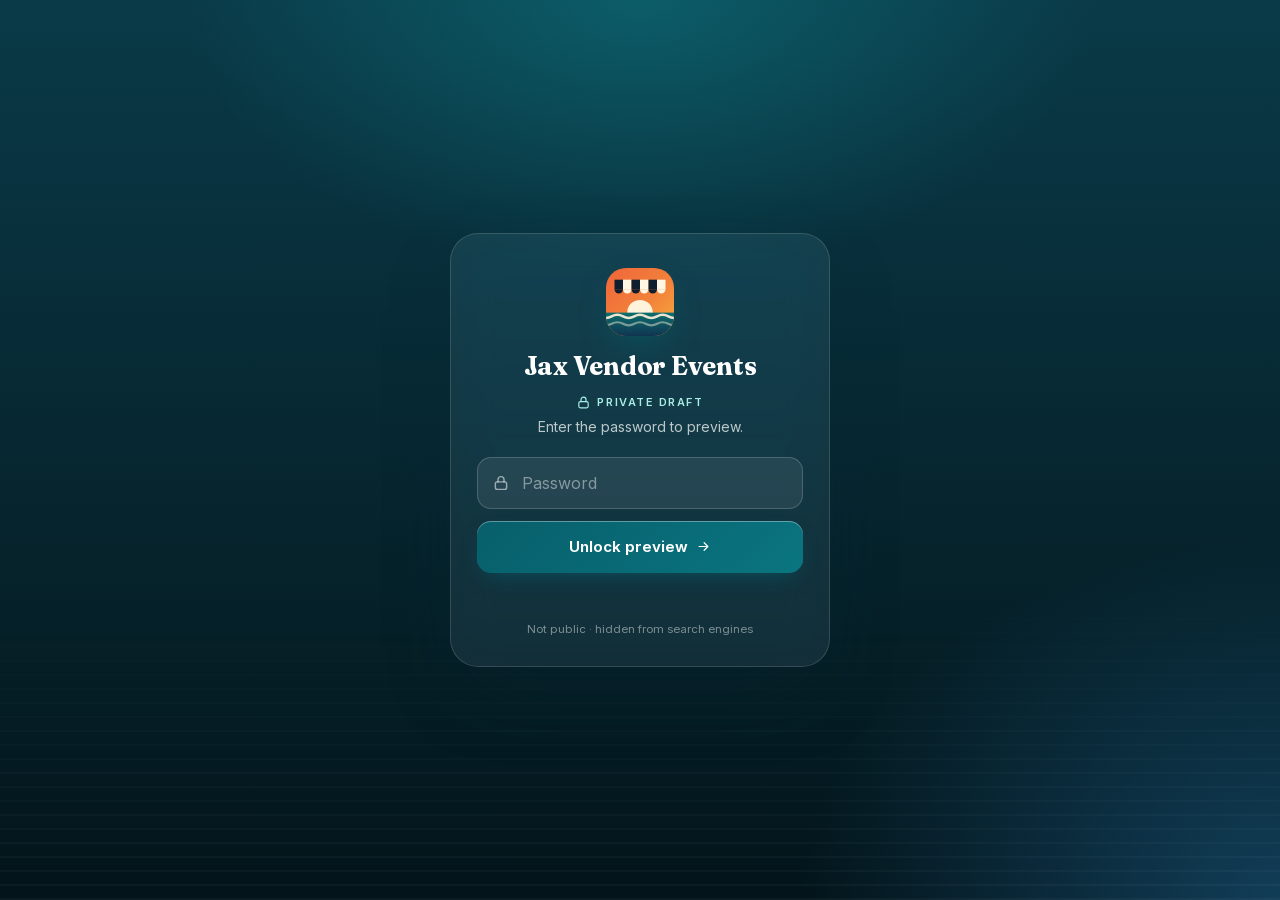
==== commit d5fd1dc2: "Settings sheet with Dark mode (Light/Dark/Auto) for every theme; Ocean Glass default; deeper Sunset " ====
--- a/index.html
+++ b/index.html
@@ -4,7 +4,7 @@
 <meta charset="utf-8">
 <meta name="viewport" content="width=device-width, initial-scale=1, viewport-fit=cover">
 <meta name="robots" content="noindex, nofollow, noarchive">
-<meta name="theme-color" content="#f7f3ea">
+<meta name="theme-color" content="#f4efe6">
 <meta name="apple-mobile-web-app-capable" content="yes">
 <meta name="mobile-web-app-capable" content="yes">
 <meta name="apple-mobile-web-app-status-bar-style" content="default">
@@ -16,10 +16,10 @@
 <link rel="apple-touch-icon" href="icons/apple-touch-icon.png">
 <link rel="preload" href="fonts/fraunces.woff2" as="font" type="font/woff2" crossorigin>
 <link rel="preload" href="fonts/inter.woff2" as="font" type="font/woff2" crossorigin>
-<link rel="stylesheet" href="styles.css?v=theme1">
-<script src="theme.js?v=theme1"></script>
+<link rel="stylesheet" href="styles.css?v=dark1">
+<script src="theme.js?v=dark1"></script>
 <script src="gate.js"></script>
-<script src="data/events.js?v=theme1" defer></script><script src="app.js?v=theme1" defer></script><script src="signup.js?v=theme1" defer></script>
+<script src="data/events.js?v=dark1" defer></script><script src="app.js?v=dark1" defer></script><script src="signup.js?v=dark1" defer></script>
 </head>
 <body>
 <svg class="sprite" width="0" height="0" style="position:absolute" aria-hidden="true" focusable="false"><defs><symbol id="i-cal" viewBox="0 0 24 24"><rect x="3.5" y="5" width="17" height="15.5" rx="3"/><path d="M3.5 10h17M8 3v4M16 3v4"/></symbol><symbol id="i-pin" viewBox="0 0 24 24"><path d="M12 21s-6.5-5.6-6.5-11a6.5 6.5 0 0 1 13 0c0 5.4-6.5 11-6.5 11z"/><circle cx="12" cy="10" r="2.3"/></symbol><symbol id="i-tag" viewBox="0 0 24 24"><path d="M3.5 12.3V4.5a1 1 0 0 1 1-1h7.8l8.2 8.2a1.5 1.5 0 0 1 0 2.1l-6.1 6.1a1.5 1.5 0 0 1-2.1 0z"/><circle cx="8" cy="8" r="1.4"/></symbol><symbol id="i-check" viewBox="0 0 24 24"><path d="M5 12.5l4.2 4.2L19 7"/></symbol><symbol id="i-shield" viewBox="0 0 24 24"><path d="M12 3l7.5 3v5.5c0 4.6-3.2 8.3-7.5 9.5-4.3-1.2-7.5-4.9-7.5-9.5V6z"/><path d="M8.8 12l2.2 2.2 4.3-4.4"/></symbol><symbol id="i-alert" viewBox="0 0 24 24"><circle cx="12" cy="12" r="8.5"/><path d="M12 7.5v5M12 16.3v.2"/></symbol><symbol id="i-clock" viewBox="0 0 24 24"><circle cx="12" cy="12" r="8.5"/><path d="M12 7.5V12l3 2"/></symbol><symbol id="i-search" viewBox="0 0 24 24"><circle cx="11" cy="11" r="6.5"/><path d="M20 20l-4.2-4.2"/></symbol><symbol id="i-down" viewBox="0 0 24 24"><path d="M6 9.5l6 6 6-6"/></symbol><symbol id="i-right" viewBox="0 0 24 24"><path d="M9.5 6l6 6-6 6"/></symbol><symbol id="i-arrow" viewBox="0 0 24 24"><path d="M5 12h14M13 6l6 6-6 6"/></symbol><symbol id="i-x" viewBox="0 0 24 24"><path d="M6 6l12 12M18 6L6 18"/></symbol><symbol id="i-share" viewBox="0 0 24 24"><path d="M12 3.5v11M8 7.5l4-4 4 4"/><path d="M6 11.5H5a1.5 1.5 0 0 0-1.5 1.5v6A1.5 1.5 0 0 0 5 20.5h14a1.5 1.5 0 0 0 1.5-1.5v-6a1.5 1.5 0 0 0-1.5-1.5h-1"/></symbol><symbol id="i-calplus" viewBox="0 0 24 24"><rect x="3.5" y="5" width="17" height="15.5" rx="3"/><path d="M3.5 10h17M8 3v4M16 3v4M12 13v5M9.5 15.5h5"/></symbol><symbol id="i-ext" viewBox="0 0 24 24"><path d="M14 4h6v6M20 4l-9 9"/><path d="M18 14v4.5a1.5 1.5 0 0 1-1.5 1.5h-11A1.5 1.5 0 0 1 4 18.5v-11A1.5 1.5 0 0 1 5.5 6H10"/></symbol><symbol id="i-mail" viewBox="0 0 24 24"><rect x="3" y="5" width="18" height="14" rx="3"/><path d="M3.5 7l8.5 6 8.5-6"/></symbol><symbol id="i-star" viewBox="0 0 24 24"><path d="M12 3.8l2.5 5.2 5.6.8-4.1 4 1 5.6-5-2.7-5 2.7 1-5.6-4.1-4 5.6-.8z"/></symbol><symbol id="i-list" viewBox="0 0 24 24"><path d="M9 6h11M9 12h11M9 18h11"/><circle cx="4.5" cy="6" r="1"/><circle cx="4.5" cy="12" r="1"/><circle cx="4.5" cy="18" r="1"/></symbol><symbol id="i-layers" viewBox="0 0 24 24"><path d="M12 3.5l8.5 4.5-8.5 4.5L3.5 8z"/><path d="M3.5 12.5L12 17l8.5-4.5M3.5 16.5L12 21l8.5-4.5"/></symbol><symbol id="i-home" viewBox="0 0 24 24"><path d="M4 10.5L12 4l8 6.5V19a1.5 1.5 0 0 1-1.5 1.5H15v-6h-6v6H5.5A1.5 1.5 0 0 1 4 19z"/></symbol><symbol id="i-send" viewBox="0 0 24 24"><path d="M20.5 3.5l-7 17-3.2-7.3-7.3-3.2z"/><path d="M20.5 3.5L10.3 13.2"/></symbol><symbol id="i-spark" viewBox="0 0 24 24"><path d="M12 3v4M12 17v4M3 12h4M17 12h4M5.6 5.6l2.8 2.8M15.6 15.6l2.8 2.8M18.4 5.6l-2.8 2.8M8.4 15.6l-2.8 2.8"/></symbol><symbol id="i-lock" viewBox="0 0 24 24"><rect x="4.5" y="10.5" width="15" height="10" rx="2.5"/><path d="M8 10.5V7.5a4 4 0 0 1 8 0v3"/></symbol><symbol id="i-info" viewBox="0 0 24 24"><circle cx="12" cy="12" r="8.5"/><path d="M12 11v5.5M12 7.7v.2"/></symbol><symbol id="i-bolt" viewBox="0 0 24 24"><path d="M13 3L5 13.5h6L10.5 21 19 10.5h-6z"/></symbol><symbol id="i-mega" viewBox="0 0 24 24"><path d="M4 10v4a1 1 0 0 0 1 1h2l6 4V5L7 9H5a1 1 0 0 0-1 1z"/><path d="M17 9a4 4 0 0 1 0 6"/></symbol><symbol id="i-gift" viewBox="0 0 24 24"><rect x="3.5" y="8.5" width="17" height="4" rx="1"/><path d="M5 12.5v7a1 1 0 0 0 1 1h12a1 1 0 0 0 1-1v-7M12 8.5v12M12 8.5S10.5 4 8 4.5 7 8.5 12 8.5zM12 8.5s1.5-4.5 4-4 1 4-4 4z"/></symbol><symbol id="i-repeat" viewBox="0 0 24 24"><path d="M17 3.5l3 3-3 3"/><path d="M4 11.5v-1a4 4 0 0 1 4-4h12M7 20.5l-3-3 3-3"/><path d="M20 12.5v1a4 4 0 0 1-4 4H4"/></symbol><symbol id="i-user" viewBox="0 0 24 24"><circle cx="12" cy="8.5" r="3.8"/><path d="M4.5 20c1-3.8 4-5.7 7.5-5.7s6.5 1.9 7.5 5.7"/></symbol><symbol id="i-link" viewBox="0 0 24 24"><path d="M10 14a4 4 0 0 0 5.7 0l3-3a4 4 0 0 0-5.7-5.7l-1 1"/><path d="M14 10a4 4 0 0 0-5.7 0l-3 3a4 4 0 0 0 5.7 5.7l1-1"/></symbol><symbol id="i-filter" viewBox="0 0 24 24"><path d="M4 6h16M7 12h10M10 18h4"/></symbol><symbol id="i-sun" viewBox="0 0 24 24"><circle cx="12" cy="12" r="4"/><path d="M12 2.5v2M12 19.5v2M2.5 12h2M19.5 12h2M5.3 5.3l1.4 1.4M17.3 17.3l1.4 1.4M18.7 5.3l-1.4 1.4M6.7 17.3l-1.4 1.4"/></symbol><symbol id="logo" viewBox="0 0 64 64"><defs><linearGradient id="lg1" x1="0" y1="0" x2="1" y2="1"><stop offset="0" stop-color="#f0663a"/><stop offset=".55" stop-color="#f2813a"/><stop offset="1" stop-color="#f6ad3e"/></linearGradient><linearGradient id="lg2" x1="0" y1="0" x2="0" y2="1"><stop offset="0" stop-color="#0d6e6e"/><stop offset="1" stop-color="#0f3550"/></linearGradient><clipPath id="lc"><rect width="64" height="64" rx="16"/></clipPath></defs><g clip-path="url(#lc)"><rect width="64" height="64" fill="url(#lg1)"/><circle cx="32" cy="42" r="12" fill="#fff3dc"/><rect y="42" width="64" height="22" fill="url(#lg2)"/><path d="M0 47c5.3 0 5.3-3 10.7-3s5.3 3 10.6 3 5.4-3 10.7-3 5.3 3 10.7 3 5.3-3 10.6-3S58.7 47 64 47" stroke="#fff3dc" stroke-width="2.4" fill="none" opacity=".9"/><path d="M0 54c5.3 0 5.3-3 10.7-3s5.3 3 10.6 3 5.4-3 10.7-3 5.3 3 10.7 3 5.3-3 10.6-3S58.7 54 64 54" stroke="#fff3dc" stroke-width="2" fill="none" opacity=".45"/><rect x="8" y="11" width="8" height="9" fill="#0f1e2e"/><rect x="16" y="11" width="8" height="9" fill="#fff6e3"/><rect x="24" y="11" width="8" height="9" fill="#0f1e2e"/><rect x="32" y="11" width="8" height="9" fill="#fff6e3"/><rect x="40" y="11" width="8" height="9" fill="#0f1e2e"/><rect x="48" y="11" width="8" height="9" fill="#fff6e3"/><path d="M8 20a4 4 0 0 0 8 0z" fill="#0f1e2e"/><path d="M16 20a4 4 0 0 0 8 0z" fill="#fff6e3"/><path d="M24 20a4 4 0 0 0 8 0z" fill="#0f1e2e"/><path d="M32 20a4 4 0 0 0 8 0z" fill="#fff6e3"/><path d="M40 20a4 4 0 0 0 8 0z" fill="#0f1e2e"/><path d="M48 20a4 4 0 0 0 8 0z" fill="#fff6e3"/></g></symbol></defs></svg>
@@ -86,6 +86,6 @@
 <div class="toast" id="toast" role="status"></div>
 </main>
 <footer><div class="wrap"><div class="fb"><svg class="mark" viewBox="0 0 64 64" aria-hidden="true"><use href="#logo"/></svg><b>Jax Vendor Events</b></div>Every vendor market in Northeast Florida: Duval, St. Johns, Clay, Nassau, Baker, Flagler, Putnam. Listings link to each organizer's own page; always confirm details with the organizer. Draft preview.</div></footer>
-<nav class="tabbar" aria-label="Main"><a href="index.html" aria-current="page"><svg class="ico" aria-hidden="true"><use href="#i-cal"/></svg><span>Events</span></a><a href="newsletter.html"><svg class="ico" aria-hidden="true"><use href="#i-mail"/></svg><span>Newsletter</span></a><a href="list.html"><svg class="ico" aria-hidden="true"><use href="#i-send"/></svg><span>List event</span></a><a href="pricing.html"><svg class="ico" aria-hidden="true"><use href="#i-star"/></svg><span>Sponsor</span></a></nav>
+<nav class="tabbar five" aria-label="Main"><a href="index.html" aria-current="page"><svg class="ico" aria-hidden="true"><use href="#i-cal"/></svg><span>Events</span></a><a href="newsletter.html"><svg class="ico" aria-hidden="true"><use href="#i-mail"/></svg><span>Newsletter</span></a><a href="list.html"><svg class="ico" aria-hidden="true"><use href="#i-send"/></svg><span>List event</span></a><a href="pricing.html"><svg class="ico" aria-hidden="true"><use href="#i-star"/></svg><span>Sponsor</span></a><button type="button" class="tset" data-open-settings aria-haspopup="dialog"><svg viewBox="0 0 24 24" aria-hidden="true" fill="none" stroke="currentColor" stroke-width="1.8" stroke-linecap="round" stroke-linejoin="round"><circle cx="12" cy="12" r="3"/><path d="M19.4 15a1.65 1.65 0 0 0 .33 1.82l.06.06a2 2 0 0 1-2.83 2.83l-.06-.06a1.65 1.65 0 0 0-1.82-.33 1.65 1.65 0 0 0-1 1.51V21a2 2 0 0 1-4 0v-.09A1.65 1.65 0 0 0 9 19.4a1.65 1.65 0 0 0-1.82.33l-.06.06a2 2 0 0 1-2.83-2.83l.06-.06a1.65 1.65 0 0 0 .33-1.82 1.65 1.65 0 0 0-1.51-1H3a2 2 0 0 1 0-4h.09A1.65 1.65 0 0 0 4.6 9a1.65 1.65 0 0 0-.33-1.82l-.06-.06a2 2 0 0 1 2.83-2.83l.06.06a1.65 1.65 0 0 0 1.82.33H9a1.65 1.65 0 0 0 1-1.51V3a2 2 0 0 1 4 0v.09a1.65 1.65 0 0 0 1 1.51 1.65 1.65 0 0 0 1.82-.33l.06-.06a2 2 0 0 1 2.83 2.83l-.06.06a1.65 1.65 0 0 0-.33 1.82V9a1.65 1.65 0 0 0 1.51 1H21a2 2 0 0 1 0 4h-.09a1.65 1.65 0 0 0-1.51 1z"/></svg><span>Settings</span></button></nav>
 </body>
 </html>
--- a/styles.css
+++ b/styles.css
@@ -1,6 +1,6 @@
 @font-face{font-family:"Fraunces";src:url(fonts/fraunces.woff2) format("woff2");font-weight:500 800;font-style:normal;font-display:swap}
 @font-face{font-family:"Inter";src:url(fonts/inter.woff2) format("woff2");font-weight:400 700;font-style:normal;font-display:swap}
-:root,html[data-theme=sunset]{--bg:#f7f3ea;--bg2:#efe8da;--card:#fffdf8;--surf:#ffffff;--ink:#0f1e2e;--ink2:#2b3a4a;--mut:#5f6b77;--sea:#0d6e6e;--sea2:#0a5656;--seabg:#e3f1ee;--sun:#f0663a;--sun2:#f59e3b;--sun3:#f2813a;--sunbg:#fdeee5;--gold:#c98a1b;--hot:#b93d0b;--hotbg:#fff0e6;--free:#13773a;--freebg:#e7f6ec;--unv:#73634b;--unvbg:#f3ecdf;--inv:#ffffff;--onacc:#ffffff;--shd:#0f1e2e;--glass:#f7f3ea;--bar:#faf7f0;--foot:#fffdf8;--glow:#ffc88c;--scrim:#0a1420;--hero1:#f59e3b;--hero2:#0d6e6e;--deep1:#12324a;--deep2:#0d5a5c;--deep3:#0d6e6e;--f2a:#3b1d2e;--f2b:#9a3b2f;--f2c:#f0663a;--f3a:#1a2a3f;--f3b:#3a4a7a;--f3c:#c98a1b;--county:#3b4a6b;--countybg:#eef0f6;--recbg:#eaf3f3;--rec2:#159090;--chev:#b5b9bd;--tierico:#ffd2b0;--tiercheck:#7ee2b8;--offer2:#fff6e6;--draftbg:#0f1e2e;--draftfg:#ffd9bf;--gate1:#14283c;--gate2:#0b1622;--ink-rgb:15,30,46;--sun-rgb:240,102,58;--sun2-rgb:245,158,59;--sea-rgb:13,110,110;--shd-rgb:15,30,46;--glass-rgb:247,243,234;--bar-rgb:250,247,240;--foot-rgb:255,253,248;--glow-rgb:255,200,140;--scrim-rgb:10,20,32;--hero1-rgb:245,158,59;--hero2-rgb:13,110,110;--line:rgba(var(--ink-rgb),.09);--line2:rgba(var(--ink-rgb),.14);color-scheme:light}
+:root,html[data-theme=sunset]{--bg:#f7f3ea;--bg2:#efe8da;--card:#fffdf8;--surf:#ffffff;--ink:#0f1e2e;--ink2:#2b3a4a;--mut:#5f6b77;--sea:#0d6e6e;--sea2:#0a5656;--seabg:#e3f1ee;--sun:#c4461a;--sun2:#f59e3b;--sun3:#c65020;--sunbg:#fdeee5;--gold:#c98a1b;--hot:#b93d0b;--hotbg:#fff0e6;--free:#13773a;--freebg:#e7f6ec;--unv:#73634b;--unvbg:#f3ecdf;--inv:#ffffff;--onacc:#ffffff;--shd:#0f1e2e;--glass:#f7f3ea;--bar:#faf7f0;--foot:#fffdf8;--glow:#ffc88c;--scrim:#0a1420;--hero1:#f59e3b;--hero2:#0d6e6e;--deep1:#12324a;--deep2:#0d5a5c;--deep3:#0d6e6e;--f2a:#3b1d2e;--f2b:#9a3b2f;--f2c:#f0663a;--f3a:#1a2a3f;--f3b:#3a4a7a;--f3c:#c98a1b;--county:#3b4a6b;--countybg:#eef0f6;--recbg:#eaf3f3;--rec2:#159090;--chev:#b5b9bd;--tierico:#ffd2b0;--tiercheck:#7ee2b8;--offer2:#fff6e6;--draftbg:#0f1e2e;--draftfg:#ffd9bf;--gate1:#14283c;--gate2:#0b1622;--ink-rgb:15,30,46;--sun-rgb:196,70,26;--sun2-rgb:245,158,59;--sea-rgb:13,110,110;--shd-rgb:15,30,46;--glass-rgb:247,243,234;--bar-rgb:250,247,240;--foot-rgb:255,253,248;--glow-rgb:255,200,140;--scrim-rgb:10,20,32;--hero1-rgb:245,158,59;--hero2-rgb:13,110,110;--line:rgba(var(--ink-rgb),.09);--line2:rgba(var(--ink-rgb),.14);color-scheme:light}
 :root{
  --r:18px;--r2:12px;--sh1:0 1px 2px rgba(var(--shd-rgb),.05),0 2px 8px rgba(var(--shd-rgb),.04);--sh2:0 2px 6px rgba(var(--shd-rgb),.06),0 14px 34px -12px rgba(var(--shd-rgb),.18);--sh3:0 30px 80px -20px rgba(var(--shd-rgb),.45);
  --disp:"Fraunces",ui-serif,Georgia,serif;--sans:"Inter",-apple-system,BlinkMacSystemFont,"SF Pro Text","Segoe UI",Roboto,Helvetica,Arial,sans-serif;
@@ -37,7 +37,7 @@
 @keyframes fade{from{opacity:0}to{opacity:1}}
 /* buttons */
 .btn{display:inline-flex;align-items:center;justify-content:center;gap:8px;min-height:46px;padding:0 20px;border:0;border-radius:14px;font-weight:650;font-size:15px;text-decoration:none;color:var(--onacc);
- background:linear-gradient(135deg,var(--sun) 0%,var(--sun3) 55%,var(--sun2) 100%);box-shadow:0 1px 0 rgba(255,255,255,.35) inset,0 10px 22px -10px rgba(var(--sun-rgb),.75);transition:transform .2s var(--ease),box-shadow .2s var(--ease),filter .2s}
+ background:linear-gradient(135deg,var(--sun) 0%,var(--sun3) 100%);box-shadow:0 1px 0 rgba(255,255,255,.35) inset,0 10px 22px -10px rgba(var(--sun-rgb),.75);transition:transform .2s var(--ease),box-shadow .2s var(--ease),filter .2s}
 .btn:hover{filter:brightness(1.04);box-shadow:0 1px 0 rgba(255,255,255,.35) inset,0 14px 28px -10px rgba(var(--sun-rgb),.85)}.btn:active{transform:scale(.97)}
 .btn.ghost{background:var(--card);color:var(--ink);box-shadow:var(--sh1),0 0 0 1px var(--line2) inset}.btn.ghost:hover{box-shadow:var(--sh2),0 0 0 1px var(--line2) inset}
 .btn.dark{background:var(--ink);color:var(--inv);box-shadow:0 10px 22px -12px rgba(var(--shd-rgb),.8)}
@@ -126,7 +126,7 @@
  transition:transform .25s var(--ease),box-shadow .25s var(--ease);animation:rise .45s var(--ease) both;-webkit-tap-highlight-color:transparent}
 .card:hover{transform:translateY(-2px);box-shadow:var(--sh2),0 0 0 1px var(--line) inset}.card:active{transform:scale(.985)}
 .dt{flex:none;width:58px;align-self:flex-start;border-radius:14px;overflow:hidden;text-align:center;background:var(--surf);box-shadow:0 0 0 1px var(--line2) inset}
-.dt .m{display:block;padding:4px 0 3px;font-size:10.5px;font-weight:750;letter-spacing:.1em;color:var(--onacc);background:linear-gradient(135deg,var(--sun),var(--sun2))}
+.dt .m{display:block;padding:4px 0 3px;font-size:10.5px;font-weight:750;letter-spacing:.1em;color:var(--onacc);background:linear-gradient(135deg,var(--sun),var(--sun3))}
 .dt .d{display:block;font:700 25px/1 var(--disp);padding:6px 0 1px;letter-spacing:-.02em}.dt .w{display:block;font-size:10.5px;font-weight:650;color:var(--mut);padding-bottom:6px;text-transform:uppercase;letter-spacing:.06em}
 .dt.rec .m{background:linear-gradient(135deg,var(--sea),var(--rec2))}
 .cb{min-width:0;flex:1}
@@ -204,7 +204,7 @@
 .tier .sug{font-size:12px;color:var(--mut);margin-bottom:14px}.tier.pop .sug{color:rgba(255,255,255,.65)}
 .tier ul{list-style:none;padding:0;margin:0 0 16px;display:grid;gap:9px;font-size:14px}.tier li{display:flex;gap:9px;align-items:flex-start}.tier li .ico{color:var(--free);margin-top:2px;width:16px;height:16px}.tier.pop li .ico{color:var(--tiercheck)}
 .tier .why{margin-top:auto;padding-top:14px;border-top:1px dashed var(--line2);font-size:12.5px;color:var(--mut)}.tier.pop .why{border-color:rgba(255,255,255,.18);color:rgba(255,255,255,.7)}
-.ribbon{position:absolute;top:18px;right:18px;padding:4px 10px;border-radius:999px;background:linear-gradient(135deg,var(--sun),var(--sun2));color:var(--onacc);font-size:11px;font-weight:750;letter-spacing:.06em}
+.ribbon{position:absolute;top:18px;right:18px;padding:4px 10px;border-radius:999px;background:linear-gradient(135deg,var(--sun),var(--sun3));color:var(--onacc);font-size:11px;font-weight:750;letter-spacing:.06em}
 .offer{display:flex;gap:16px;align-items:center;flex-wrap:wrap;margin-top:18px;padding:20px 22px;border-radius:24px;background:linear-gradient(120deg,var(--sunbg),var(--offer2));box-shadow:0 0 0 1px rgba(var(--sun-rgb),.2) inset}
 .offer .ti{width:46px;height:46px;border-radius:14px;display:grid;place-items:center;background:var(--surf);color:var(--sun);box-shadow:var(--sh1)}
 .offer h3{font:700 19px var(--disp);margin:0 0 2px}.offer p{margin:0;font-size:14px;color:var(--ink2)}.offer>div{flex:1;min-width:200px}
@@ -237,12 +237,19 @@
 /* ===== color themes ===== */
 html[data-theme=midnight]{--bg:#0a0e16;--bg2:#171d29;--card:#111723;--surf:#182030;--ink:#f4efe4;--ink2:#d8d0bf;--mut:#9da5b3;--sea:#8fb3d9;--sea2:#b3cdea;--seabg:#1a2638;--sun:#c9973a;--sun2:#f0c869;--sun3:#ddb04f;--sunbg:#2a2214;--gold:#e0b44c;--hot:#ffa476;--hotbg:#2c1b13;--free:#74d9a0;--freebg:#12271c;--unv:#d2bf98;--unvbg:#25211a;--inv:#0a0e16;--onacc:#17110a;--shd:#000000;--glass:#0a0e16;--bar:#0d121c;--foot:#111723;--glow:#f0c869;--scrim:#000000;--hero1:#e0b44c;--hero2:#3d5c96;--deep1:#161c2b;--deep2:#26283a;--deep3:#4a3c1f;--f2a:#1b1530;--f2b:#3b2a4a;--f2c:#8a6a2f;--f3a:#0f1a2a;--f3b:#1f3550;--f3c:#a8843a;--county:#c0cbe6;--countybg:#1c2335;--recbg:#172629;--rec2:#b3cdea;--chev:#4f586a;--tierico:#f0c869;--tiercheck:#74d9a0;--offer2:#1c1910;--draftbg:#000000;--draftfg:#ecd08a;--gate1:#101726;--gate2:#04060a;--ink-rgb:244,239,228;--sun-rgb:201,151,58;--sun2-rgb:240,200,105;--sea-rgb:143,179,217;--shd-rgb:0,0,0;--glass-rgb:10,14,22;--bar-rgb:13,18,28;--foot-rgb:17,23,35;--glow-rgb:240,200,105;--scrim-rgb:0,0,0;--hero1-rgb:224,180,76;--hero2-rgb:61,92,150;--line:rgba(var(--ink-rgb),.1);--line2:rgba(var(--ink-rgb),.17);color-scheme:dark}
 html[data-theme=ocean]{--bg:#f4efe6;--bg2:#e8e0d1;--card:#fffcf6;--surf:#ffffff;--ink:#0a2a33;--ink2:#24454e;--mut:#56696f;--sea:#1d5f8a;--sea2:#164a6d;--seabg:#e1edf4;--sun:#075f6b;--sun2:#0e8790;--sun3:#0a7580;--sunbg:#ddf0ef;--gold:#b5862f;--hot:#b0401a;--hotbg:#fbede5;--free:#15734a;--freebg:#e1f3e9;--unv:#71654d;--unvbg:#eee6d7;--inv:#ffffff;--onacc:#ffffff;--shd:#062832;--glass:#f4efe6;--bar:#f7f3ec;--foot:#fffcf6;--glow:#7ee6dc;--scrim:#04161d;--hero1:#3cc4c0;--hero2:#1d5f8a;--deep1:#05303d;--deep2:#0a5566;--deep3:#0f7f86;--f2a:#08304a;--f2b:#126a8a;--f2c:#2fb3b0;--f3a:#1d3b4a;--f3b:#3b6d6a;--f3c:#c9a46a;--county:#2c4f6b;--countybg:#e4edf3;--recbg:#dff0f0;--rec2:#2fb3b0;--chev:#a6b5b8;--tierico:#a6f0e6;--tiercheck:#8ff0c8;--offer2:#f0faf9;--draftbg:#05303d;--draftfg:#a8eee6;--gate1:#0a3a48;--gate2:#03141a;--ink-rgb:10,42,51;--sun-rgb:7,95,107;--sun2-rgb:14,135,144;--sea-rgb:29,95,138;--shd-rgb:6,40,50;--glass-rgb:244,239,230;--bar-rgb:247,243,236;--foot-rgb:255,252,246;--glow-rgb:126,230,220;--scrim-rgb:4,22,29;--hero1-rgb:60,196,192;--hero2-rgb:29,95,138;--line:rgba(var(--ink-rgb),.09);--line2:rgba(var(--ink-rgb),.14);color-scheme:light}
-html[data-theme=palm]{--bg:#f2f5ee;--bg2:#e3eadd;--card:#fbfdf8;--surf:#ffffff;--ink:#16271f;--ink2:#2f4339;--mut:#5a6a60;--sea:#2f7a55;--sea2:#235e41;--seabg:#e0efe5;--sun:#cc4334;--sun2:#f07d63;--sun3:#e05a47;--sunbg:#fce8e2;--gold:#b88a2b;--hot:#bb3624;--hotbg:#fce9e4;--free:#1f7542;--freebg:#e2f2e7;--unv:#6a654d;--unvbg:#eae9dc;--inv:#ffffff;--onacc:#ffffff;--shd:#16271f;--glass:#f2f5ee;--bar:#f6f8f3;--foot:#fbfdf8;--glow:#ffb4a0;--scrim:#0b1d16;--hero1:#f07d63;--hero2:#2f7a55;--deep1:#163a2b;--deep2:#255c43;--deep3:#3a7d5c;--f2a:#3a1f22;--f2b:#a8423a;--f2c:#f07d63;--f3a:#1f3a30;--f3b:#4f7a5a;--f3c:#cfa94f;--county:#3d5a4b;--countybg:#e5ede7;--recbg:#e1efe6;--rec2:#4d9c73;--chev:#adb8b0;--tierico:#ffc9bb;--tiercheck:#9fe8bb;--offer2:#fff6f2;--draftbg:#163a2b;--draftfg:#ffd2c6;--gate1:#1d4636;--gate2:#0a1c15;--ink-rgb:22,39,31;--sun-rgb:204,67,52;--sun2-rgb:240,125,99;--sea-rgb:47,122,85;--shd-rgb:22,39,31;--glass-rgb:242,245,238;--bar-rgb:246,248,243;--foot-rgb:251,253,248;--glow-rgb:255,180,160;--scrim-rgb:11,29,22;--hero1-rgb:240,125,99;--hero2-rgb:47,122,85;--line:rgba(var(--ink-rgb),.09);--line2:rgba(var(--ink-rgb),.14);color-scheme:light}
+html[data-theme=palm]{--bg:#f2f5ee;--bg2:#e3eadd;--card:#fbfdf8;--surf:#ffffff;--ink:#16271f;--ink2:#2f4339;--mut:#5a6a60;--sea:#2f7a55;--sea2:#235e41;--seabg:#e0efe5;--sun:#cc4334;--sun2:#f07d63;--sun3:#c44a3a;--sunbg:#fce8e2;--gold:#b88a2b;--hot:#bb3624;--hotbg:#fce9e4;--free:#1f7542;--freebg:#e2f2e7;--unv:#6a654d;--unvbg:#eae9dc;--inv:#ffffff;--onacc:#ffffff;--shd:#16271f;--glass:#f2f5ee;--bar:#f6f8f3;--foot:#fbfdf8;--glow:#ffb4a0;--scrim:#0b1d16;--hero1:#f07d63;--hero2:#2f7a55;--deep1:#163a2b;--deep2:#255c43;--deep3:#3a7d5c;--f2a:#3a1f22;--f2b:#a8423a;--f2c:#f07d63;--f3a:#1f3a30;--f3b:#4f7a5a;--f3c:#cfa94f;--county:#3d5a4b;--countybg:#e5ede7;--recbg:#e1efe6;--rec2:#4d9c73;--chev:#adb8b0;--tierico:#ffc9bb;--tiercheck:#9fe8bb;--offer2:#fff6f2;--draftbg:#163a2b;--draftfg:#ffd2c6;--gate1:#1d4636;--gate2:#0a1c15;--ink-rgb:22,39,31;--sun-rgb:204,67,52;--sun2-rgb:240,125,99;--sea-rgb:47,122,85;--shd-rgb:22,39,31;--glass-rgb:242,245,238;--bar-rgb:246,248,243;--foot-rgb:251,253,248;--glow-rgb:255,180,160;--scrim-rgb:11,29,22;--hero1-rgb:240,125,99;--hero2-rgb:47,122,85;--line:rgba(var(--ink-rgb),.09);--line2:rgba(var(--ink-rgb),.14);color-scheme:light}
 html[data-theme=mono]{--bg:#fafafa;--bg2:#eeeeef;--card:#ffffff;--surf:#ffffff;--ink:#111214;--ink2:#2d2f33;--mut:#5f6268;--sea:#2f4bff;--sea2:#2238d6;--seabg:#ebeeff;--sun:#2f4bff;--sun2:#5b78ff;--sun3:#3d5cff;--sunbg:#ebeeff;--gold:#5b78ff;--hot:#c0262d;--hotbg:#fdeced;--free:#1b7442;--freebg:#e7f4ec;--unv:#63666d;--unvbg:#efeff1;--inv:#ffffff;--onacc:#ffffff;--shd:#000000;--glass:#fafafa;--bar:#fcfcfc;--foot:#ffffff;--glow:#5b78ff;--scrim:#000000;--hero1:#5b78ff;--hero2:#8a8d94;--deep1:#0d0e10;--deep2:#1d1f24;--deep3:#2c2f36;--f2a:#0d0e10;--f2b:#23273a;--f2c:#2f4bff;--f3a:#1a1b1f;--f3b:#3a3d44;--f3c:#7d828c;--county:#2d2f33;--countybg:#ededef;--recbg:#ebeeff;--rec2:#5b78ff;--chev:#b6b9bf;--tierico:#b4c1ff;--tiercheck:#a9b8ff;--offer2:#f5f6ff;--draftbg:#111214;--draftfg:#c4cdff;--gate1:#17181c;--gate2:#050506;--ink-rgb:17,18,20;--sun-rgb:47,75,255;--sun2-rgb:91,120,255;--sea-rgb:47,75,255;--shd-rgb:0,0,0;--glass-rgb:250,250,250;--bar-rgb:252,252,252;--foot-rgb:255,255,255;--glow-rgb:91,120,255;--scrim-rgb:0,0,0;--hero1-rgb:91,120,255;--hero2-rgb:138,141,148;--line:rgba(var(--ink-rgb),.09);--line2:rgba(var(--ink-rgb),.14);color-scheme:light}
-html[data-theme=midnight] .brand .mark,html[data-theme=midnight] .gbox .mark{box-shadow:0 6px 18px -6px rgba(224,180,76,.55)}
-html[data-theme=midnight] .feat .go{background:var(--sun2);color:#17110a}
-html[data-theme=midnight] .dt{box-shadow:0 0 0 1px var(--line2) inset}
-html[data-theme=midnight] input,html[data-theme=midnight] select,html[data-theme=midnight] textarea{color:var(--ink)}
+/* ===== dark mode variants (Settings → Dark mode) ===== */
+html[data-theme=sunset][data-mode=dark]{--bg:#0b1520;--bg2:#172331;--card:#121e2b;--surf:#182636;--ink:#f6efe4;--ink2:#d9d0c2;--mut:#9eaab6;--sea:#4fc2bb;--sea2:#7fd6cf;--seabg:#11302f;--sun:#f2784a;--sun2:#f7a94f;--sun3:#f48a4c;--sunbg:#3a1c10;--gold:#e8b14a;--hot:#ff9e74;--hotbg:#331a10;--free:#6fd69a;--freebg:#10291b;--unv:#d4c3a3;--unvbg:#262019;--inv:#0b1520;--onacc:#1f0d05;--shd:#000000;--glass:#0b1520;--bar:#0e1824;--foot:#121e2b;--glow:#ff9a5c;--scrim:#000000;--hero1:#f59e3b;--hero2:#0d6e6e;--deep1:#10283c;--deep2:#0c3c40;--deep3:#0d5a5c;--f2a:#2a1420;--f2b:#6e2a22;--f2c:#c4502a;--f3a:#121e2e;--f3b:#2a3760;--f3c:#a8761a;--county:#c3cde6;--countybg:#1c2638;--recbg:#12292b;--rec2:#6fd0d0;--chev:#4f5a66;--tierico:#ffc39a;--tiercheck:#7ee2b8;--offer2:#2a1a10;--draftbg:#000000;--draftfg:#ffd2b3;--gate1:#14283c;--gate2:#070d14;--ink-rgb:246,239,228;--sun-rgb:242,120,74;--sun2-rgb:247,169,79;--sea-rgb:79,194,187;--shd-rgb:0,0,0;--glass-rgb:11,21,32;--bar-rgb:14,24,36;--foot-rgb:18,30,43;--glow-rgb:255,154,92;--scrim-rgb:0,0,0;--hero1-rgb:245,158,59;--hero2-rgb:13,110,110;--line:rgba(var(--ink-rgb),.1);--line2:rgba(var(--ink-rgb),.17);color-scheme:dark}
+html[data-theme=ocean][data-mode=dark]{--bg:#041a20;--bg2:#0b2a32;--card:#0a242c;--surf:#0f2f38;--ink:#eaf4f2;--ink2:#c5dbd8;--mut:#8fa9ab;--sea:#6fb6e3;--sea2:#9dcdef;--seabg:#0d2a3d;--sun:#2fc4bf;--sun2:#7ee6dc;--sun3:#4fd3cc;--sunbg:#0b3236;--gold:#d9b06a;--hot:#ff9f7a;--hotbg:#2e1a12;--free:#6fdca5;--freebg:#0b2a1d;--unv:#cfc2a5;--unvbg:#1f2420;--inv:#041a20;--onacc:#03191d;--shd:#000000;--glass:#041a20;--bar:#062027;--foot:#0a242c;--glow:#3cc4c0;--scrim:#000000;--hero1:#3cc4c0;--hero2:#1d5f8a;--deep1:#052a35;--deep2:#0a4553;--deep3:#0d6870;--f2a:#062638;--f2b:#0f5470;--f2c:#23928f;--f3a:#12303c;--f3b:#2c5a58;--f3c:#a8884f;--county:#b9d3e6;--countybg:#102b3a;--recbg:#0b3033;--rec2:#6fe0dc;--chev:#3f5a60;--tierico:#a6f0e6;--tiercheck:#8ff0c8;--offer2:#0a2e2e;--draftbg:#000000;--draftfg:#a8eee6;--gate1:#0a3a48;--gate2:#020c10;--ink-rgb:234,244,242;--sun-rgb:47,196,191;--sun2-rgb:126,230,220;--sea-rgb:111,182,227;--shd-rgb:0,0,0;--glass-rgb:4,26,32;--bar-rgb:6,32,39;--foot-rgb:10,36,44;--glow-rgb:60,196,192;--scrim-rgb:0,0,0;--hero1-rgb:60,196,192;--hero2-rgb:29,95,138;--line:rgba(var(--ink-rgb),.1);--line2:rgba(var(--ink-rgb),.17);color-scheme:dark}
+html[data-theme=palm][data-mode=dark]{--bg:#0c1611;--bg2:#17241d;--card:#122019;--surf:#18291f;--ink:#eef3ec;--ink2:#ccd8cf;--mut:#97a89d;--sea:#6fcf9a;--sea2:#9ae0b8;--seabg:#133022;--sun:#ff7a63;--sun2:#ffa48f;--sun3:#ff8c76;--sunbg:#34160f;--gold:#dcb35a;--hot:#ff9a85;--hotbg:#34160f;--free:#74d9a0;--freebg:#10291b;--unv:#cfc6a6;--unvbg:#22231b;--inv:#0c1611;--onacc:#2a0a05;--shd:#000000;--glass:#0c1611;--bar:#0f1b15;--foot:#122019;--glow:#ff9a85;--scrim:#000000;--hero1:#f07d63;--hero2:#2f7a55;--deep1:#12301f;--deep2:#1d4a34;--deep3:#2b6a4b;--f2a:#2c1517;--f2b:#7a2f2a;--f2c:#c95a46;--f3a:#15281f;--f3b:#36573f;--f3c:#a8893f;--county:#c3d8cb;--countybg:#18291f;--recbg:#122a1d;--rec2:#7fd3a5;--chev:#48574d;--tierico:#ffc9bb;--tiercheck:#9fe8bb;--offer2:#2a1712;--draftbg:#000000;--draftfg:#ffd2c6;--gate1:#1d4636;--gate2:#050d09;--ink-rgb:238,243,236;--sun-rgb:255,122,99;--sun2-rgb:255,164,143;--sea-rgb:111,207,154;--shd-rgb:0,0,0;--glass-rgb:12,22,17;--bar-rgb:15,27,21;--foot-rgb:18,32,25;--glow-rgb:255,154,133;--scrim-rgb:0,0,0;--hero1-rgb:240,125,99;--hero2-rgb:47,122,85;--line:rgba(var(--ink-rgb),.1);--line2:rgba(var(--ink-rgb),.17);color-scheme:dark}
+html[data-theme=mono][data-mode=dark]{--bg:#0b0b0d;--bg2:#18191c;--card:#131416;--surf:#1b1c1f;--ink:#f2f2f3;--ink2:#d0d1d4;--mut:#9a9da4;--sea:#8a9cff;--sea2:#b0bcff;--seabg:#161a33;--sun:#6f86ff;--sun2:#93a5ff;--sun3:#7d93ff;--sunbg:#161a33;--gold:#93a5ff;--hot:#ff8a8f;--hotbg:#2e1416;--free:#6fd69a;--freebg:#10261a;--unv:#b4b7bd;--unvbg:#1e1f22;--inv:#0b0b0d;--onacc:#050826;--shd:#000000;--glass:#0b0b0d;--bar:#0e0e10;--foot:#131416;--glow:#5b78ff;--scrim:#000000;--hero1:#5b78ff;--hero2:#8a8d94;--deep1:#141518;--deep2:#1f2126;--deep3:#2c2f36;--f2a:#0d0e10;--f2b:#23273a;--f2c:#3d55e0;--f3a:#1a1b1f;--f3b:#3a3d44;--f3c:#7d828c;--county:#d0d1d4;--countybg:#1e1f23;--recbg:#161a33;--rec2:#93a5ff;--chev:#4a4c52;--tierico:#b4c1ff;--tiercheck:#a9b8ff;--offer2:#14172b;--draftbg:#000000;--draftfg:#c4cdff;--gate1:#17181c;--gate2:#050506;--ink-rgb:242,242,243;--sun-rgb:111,134,255;--sun2-rgb:147,165,255;--sea-rgb:138,156,255;--shd-rgb:0,0,0;--glass-rgb:11,11,13;--bar-rgb:14,14,16;--foot-rgb:19,20,22;--glow-rgb:91,120,255;--scrim-rgb:0,0,0;--hero1-rgb:91,120,255;--hero2-rgb:138,141,148;--line:rgba(var(--ink-rgb),.1);--line2:rgba(var(--ink-rgb),.17);color-scheme:dark}
+
+html[data-mode=dark] .brand .mark,html[data-mode=dark] .gbox .mark{box-shadow:0 6px 18px -6px rgba(var(--sun2-rgb),.5)}
+html[data-mode=dark] .feat .go{background:var(--sun2);color:var(--onacc)}
+html[data-mode=dark] .dt{box-shadow:0 0 0 1px var(--line2) inset}
+html[data-mode=dark] input,html[data-mode=dark] select,html[data-mode=dark] textarea{color:var(--ink)}
+html[data-mode=dark] .signup,html[data-mode=dark] .tier.pop{box-shadow:0 0 0 1px var(--line2) inset,var(--sh2)}
 html.theming,html.theming *,html.theming *:before,html.theming *:after{transition:background-color .45s var(--ease),color .45s var(--ease),border-color .45s var(--ease),fill .45s,stroke .45s!important}
 @media (prefers-reduced-motion:reduce){html.theming *{transition:none!important}}
 /* theme picker */
@@ -270,3 +277,18 @@
 .tcheck{flex:none;width:24px;height:24px;border-radius:50%;display:grid;place-items:center;box-shadow:0 0 0 1.5px var(--line2) inset;color:transparent}
 .topt[aria-checked=true] .tcheck{background:var(--sun);color:var(--onacc);box-shadow:none}
 .tfoot{margin:14px 2px 0;font-size:12px;color:var(--mut)}
+/* settings sheet: dark mode + theme */
+.themebtn svg{display:block}
+.slabel{margin:16px 4px 8px;font-size:11.5px;font-weight:750;letter-spacing:.1em;text-transform:uppercase;color:var(--mut)}
+.sgroup{padding:12px 14px 14px;border-radius:18px;background:var(--bg);box-shadow:0 0 0 1px var(--line2) inset}
+.srow{display:flex;align-items:center;gap:12px}.stitle{flex:1;min-width:0}.stitle b{display:block;font-weight:650;font-size:15px}.stitle small{display:block;color:var(--mut);font-size:12.5px;margin-top:1px;min-height:1.3em}
+.seg{display:grid;grid-template-columns:repeat(3,1fr);gap:4px;margin-top:10px;padding:4px;border-radius:14px;background:rgba(var(--ink-rgb),.07)}
+.seg button{display:flex;align-items:center;justify-content:center;gap:6px;min-height:40px;border:0;border-radius:11px;background:transparent;color:var(--ink2);font:600 14px var(--sans,inherit);transition:background .2s,color .2s,box-shadow .2s,transform .2s var(--ease)}
+.seg button:active{transform:scale(.97)}
+.seg button[aria-checked=true]{background:var(--card);color:var(--ink);box-shadow:0 1px 2px rgba(var(--shd-rgb),.12),0 4px 12px -6px rgba(var(--shd-rgb),.35)}
+html[data-mode=dark] .seg button[aria-checked=true]{background:var(--surf);box-shadow:0 0 0 1px var(--line2) inset}
+.seg button:focus-visible,.topt:focus-visible,.themebtn:focus-visible{outline:2px solid var(--sun);outline-offset:2px}
+.tabbar.five{grid-template-columns:repeat(5,1fr)}
+.tabbar button.tset{display:flex;flex-direction:column;align-items:center;gap:3px;min-height:50px;justify-content:center;font-size:10.5px;font-weight:600;color:var(--mut);background:none;border:0;border-radius:12px;font-family:inherit;padding:0}
+.tabbar button.tset svg{width:22px;height:22px}
+
